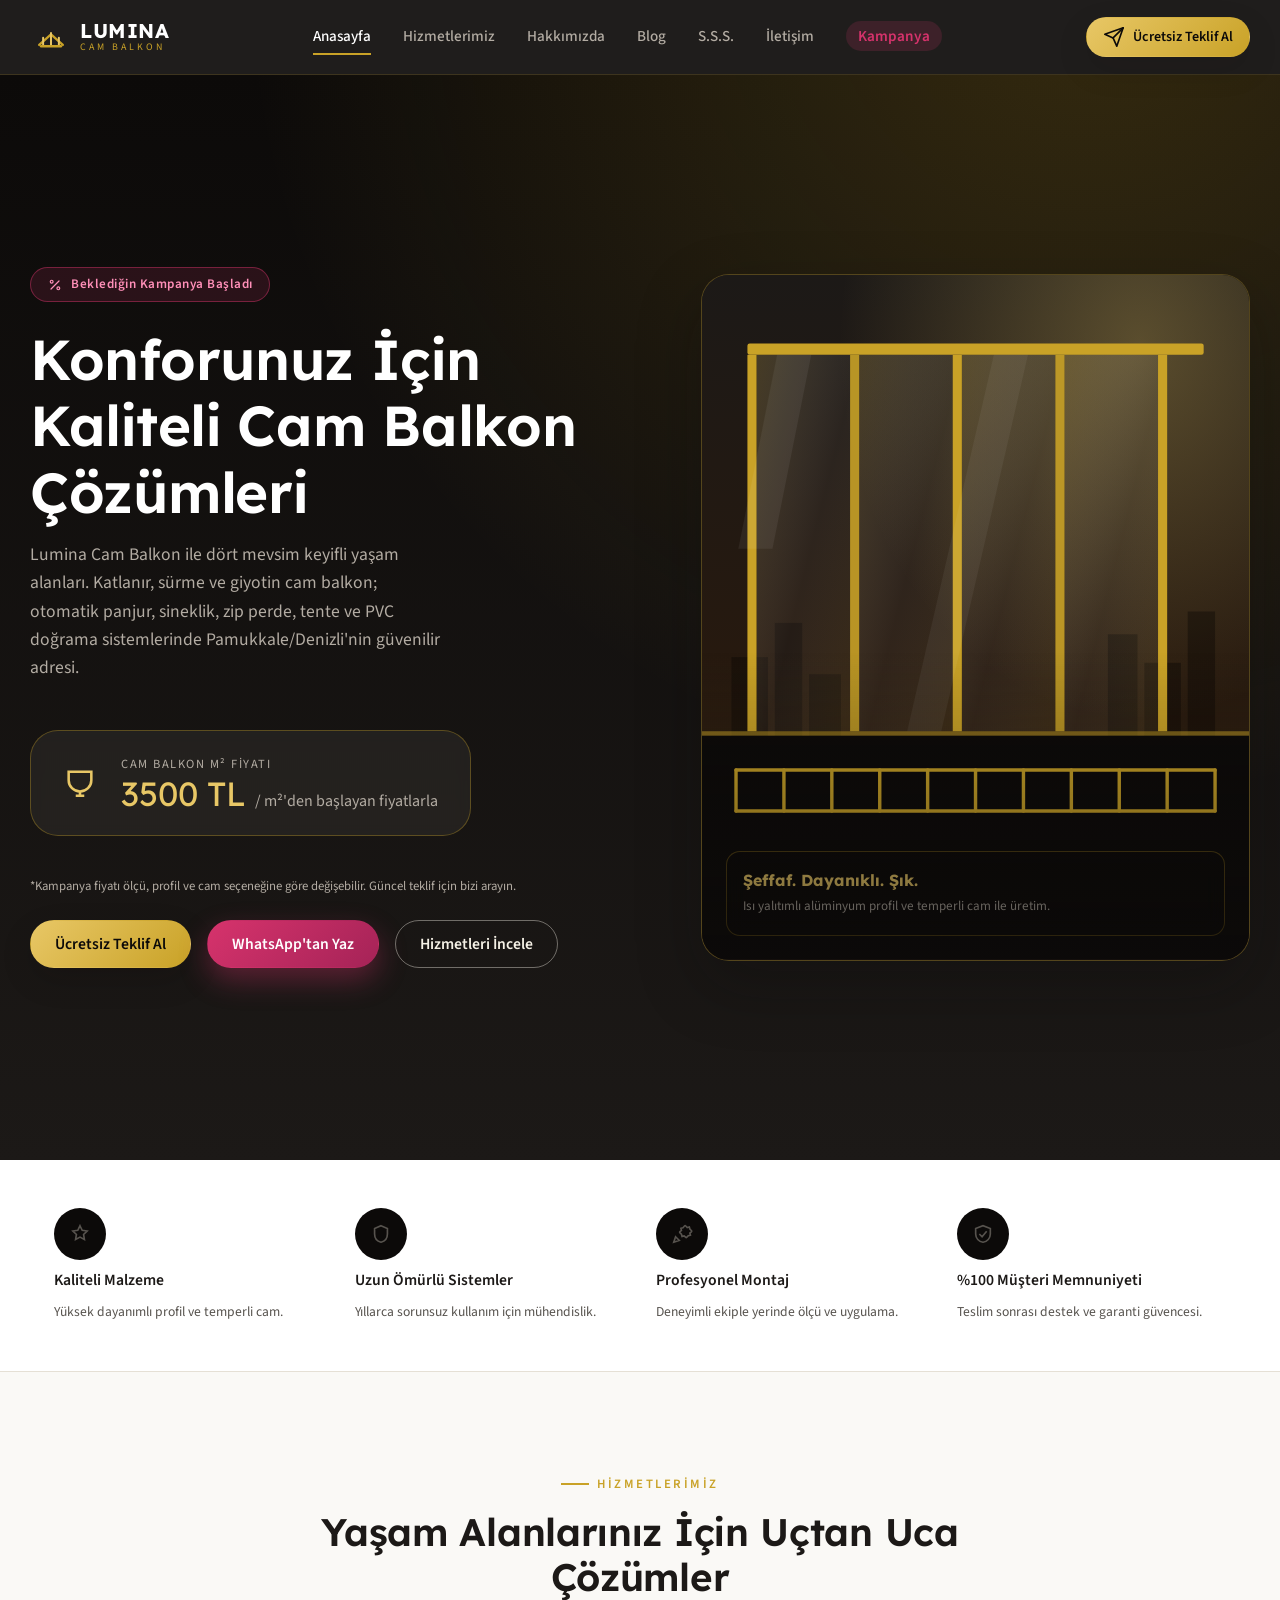
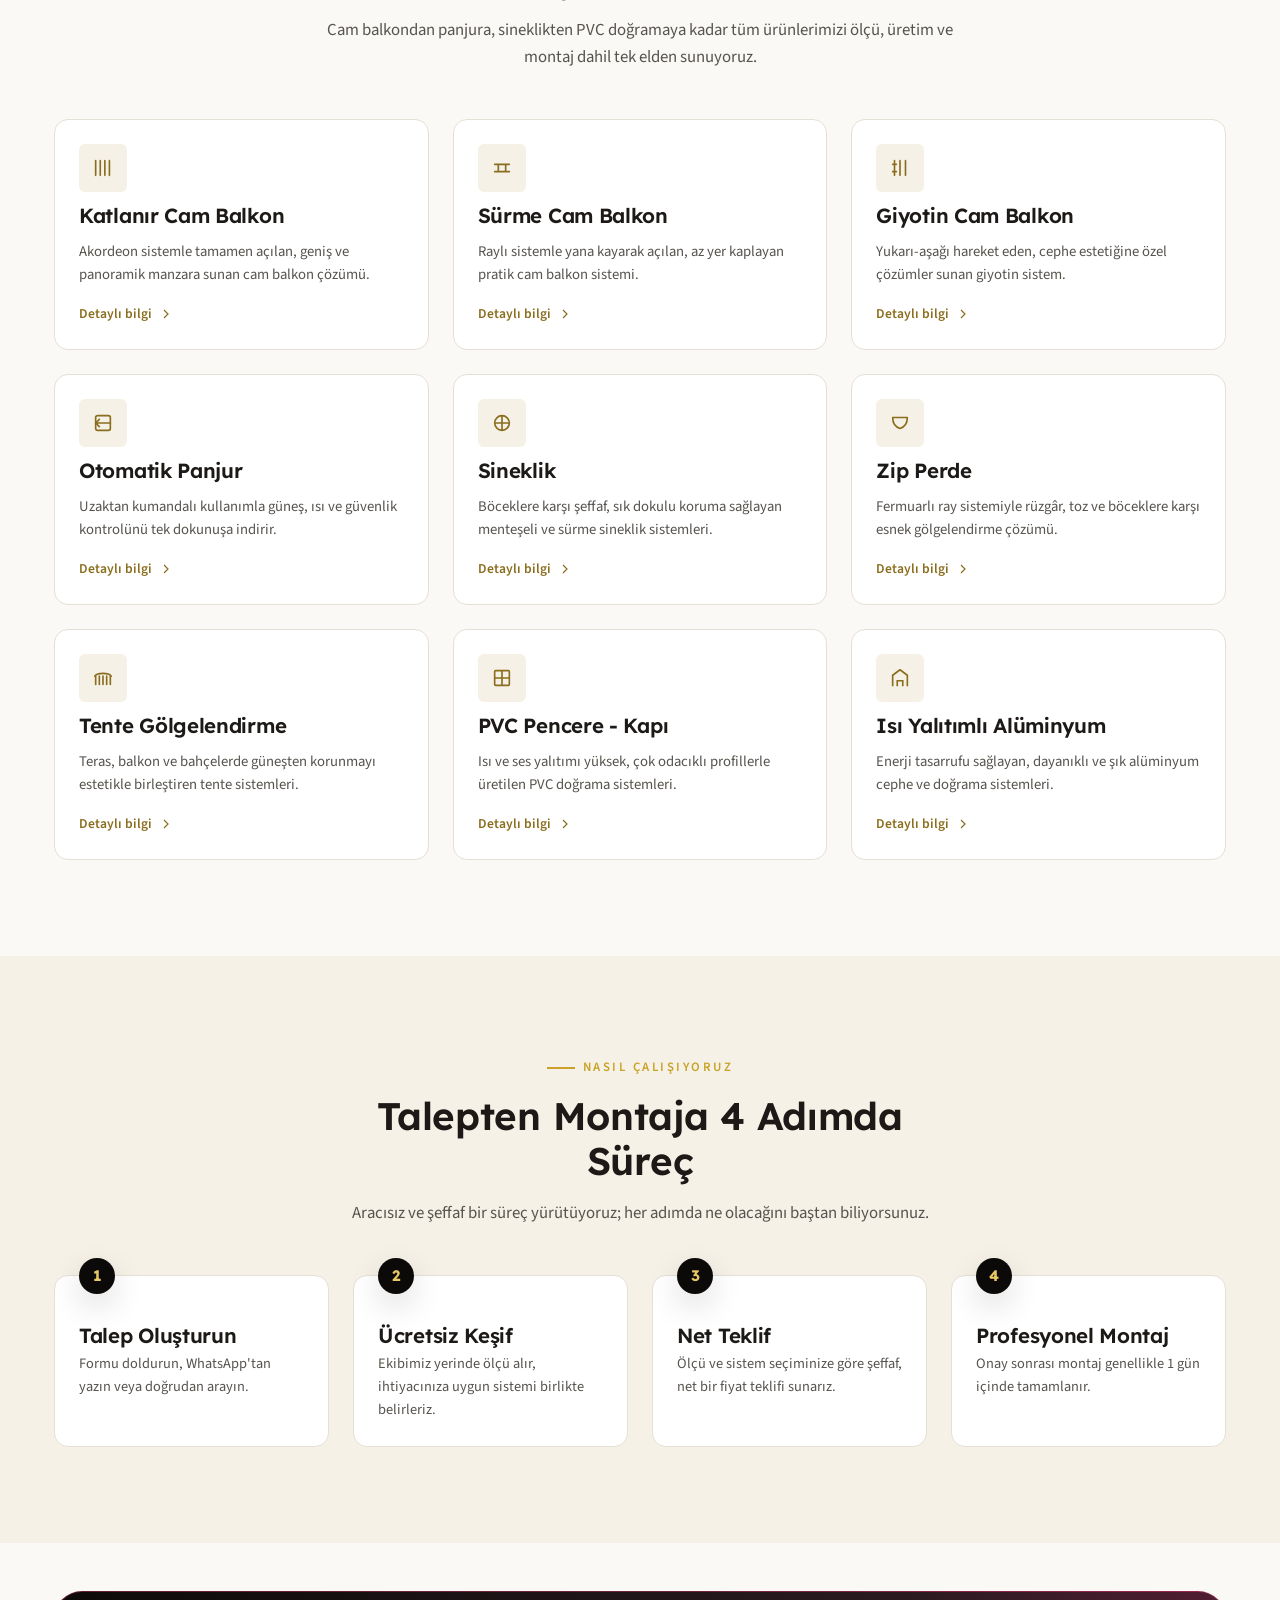
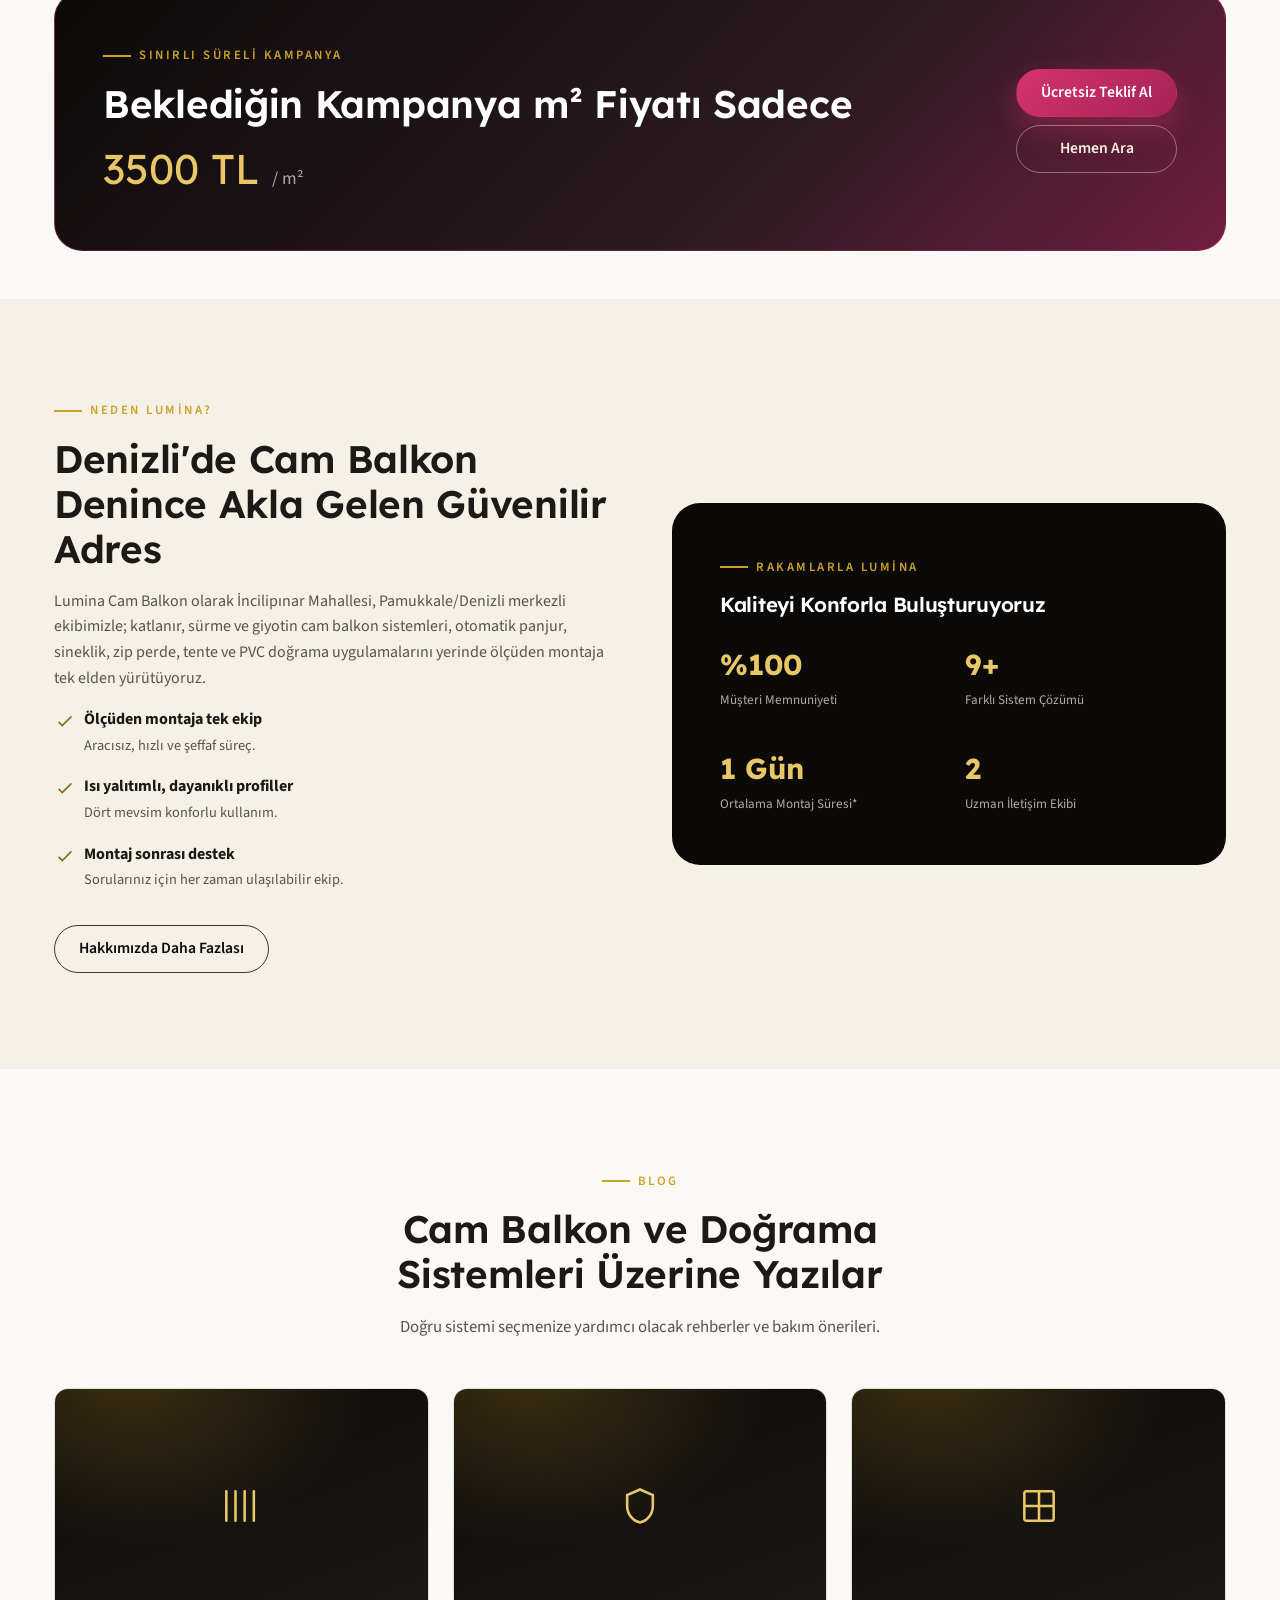
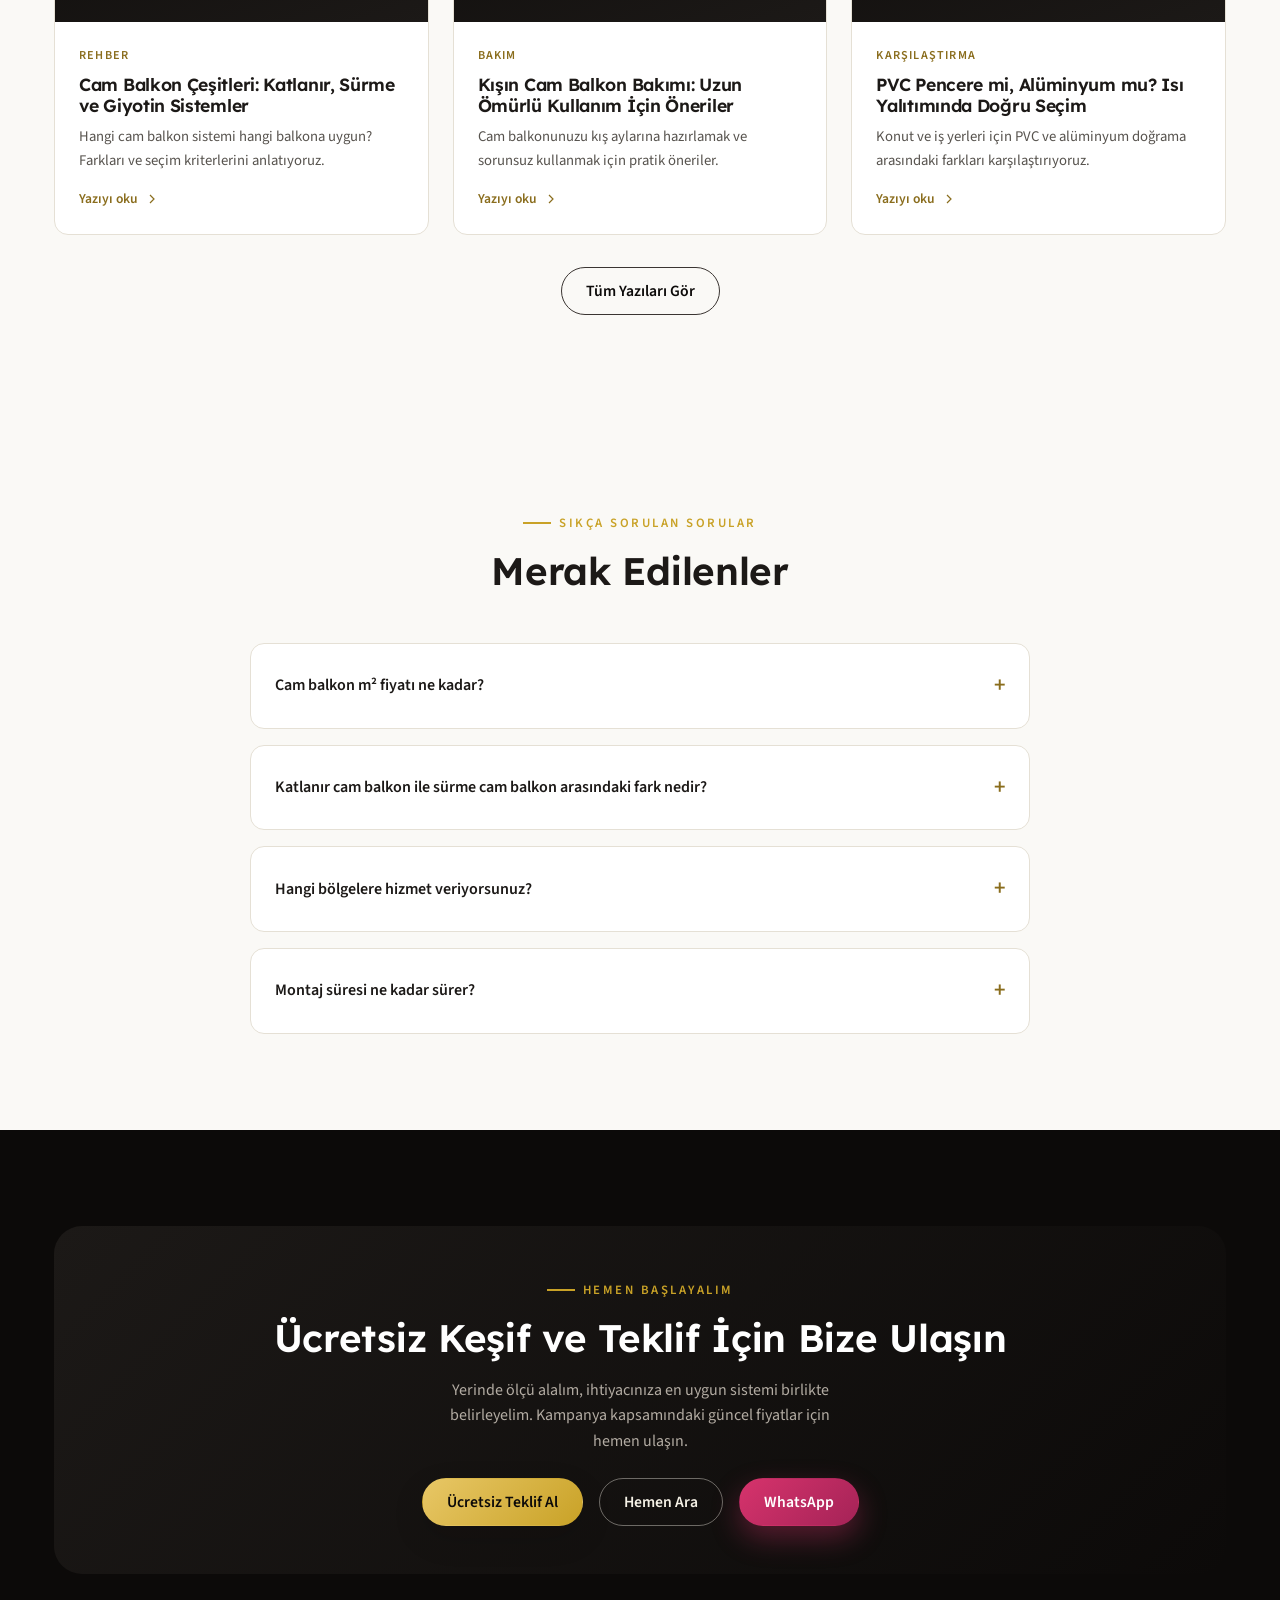
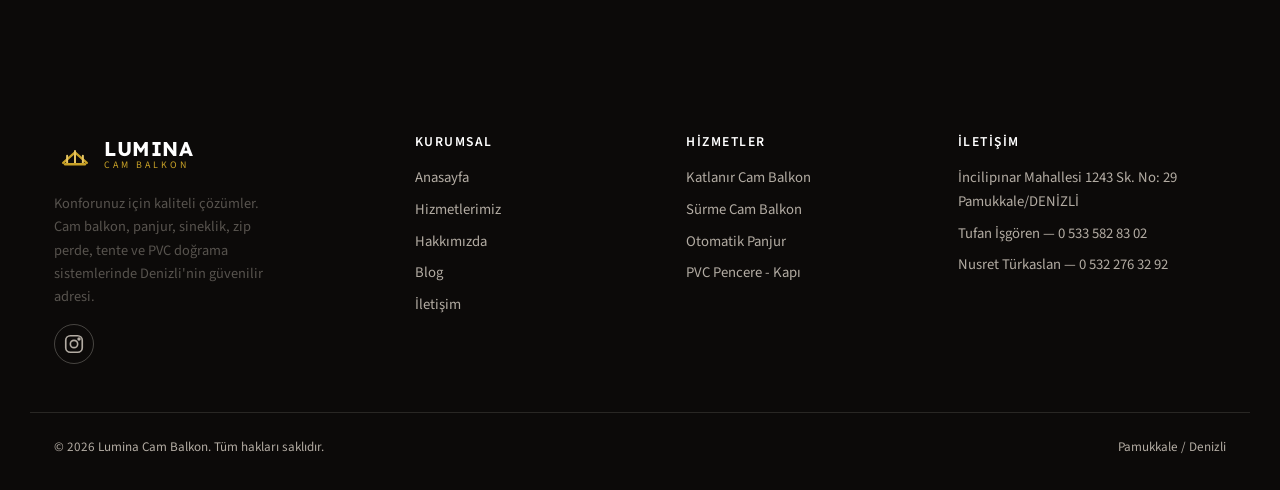
==== index.html @ 9381f523 "Lumina Cam Balkon kurumsal web sitesi Katlanır/sürme/giyotin cam balkon, panjur, sineklik, zip perde" ====
<!DOCTYPE html>
<html lang="tr">
<head>
<meta charset="UTF-8">
<meta name="viewport" content="width=device-width, initial-scale=1">
<title>Lumina Cam Balkon | Denizli Cam Balkon, Panjur, Sineklik ve PVC Doğrama</title>
<meta name="description" content="Lumina Cam Balkon; Pamukkale/Denizli'de katlanır, sürme ve giyotin cam balkon, otomatik panjur, sineklik, zip perde, tente ve PVC pencere-kapı sistemleri kurar. Cam balkon m² fiyatı kampanyalı 3500 TL'den başlıyor.">
<link rel="canonical" href="https://www.luminacambalkon.com.tr/">
<meta name="robots" content="index, follow">
<meta name="geo.region" content="TR-20">
<meta name="geo.placename" content="Pamukkale, Denizli">

<!-- Open Graph / Social -->
<meta property="og:type" content="website">
<meta property="og:site_name" content="Lumina Cam Balkon">
<meta property="og:locale" content="tr_TR">
<meta property="og:title" content="Lumina Cam Balkon | Denizli Cam Balkon ve Doğrama Sistemleri">
<meta property="og:description" content="Katlanır, sürme, giyotin cam balkon; otomatik panjur, sineklik, zip perde, tente ve PVC pencere-kapı. Denizli'nin güvenilir cam balkon markası.">
<meta property="og:url" content="https://www.luminacambalkon.com.tr/">
<meta name="twitter:card" content="summary">
<meta name="twitter:title" content="Lumina Cam Balkon | Denizli Cam Balkon ve Doğrama Sistemleri">
<meta name="twitter:description" content="Konforunuz için kaliteli çözümler: cam balkon, panjur, sineklik, zip perde, tente ve PVC doğrama. Pamukkale/Denizli.">

<link rel="icon" type="image/svg+xml" href="assets/favicon.svg">
<link rel="preconnect" href="https://fonts.googleapis.com">
<link rel="preconnect" href="https://fonts.gstatic.com" crossorigin>
<link href="https://fonts.googleapis.com/css2?family=Lexend:wght@400;500;600;700&family=Source+Sans+3:wght@300;400;500;600;700&display=swap" rel="stylesheet">
<link rel="stylesheet" href="css/style.css">

<script type="application/ld+json">
{
  "@context": "https://schema.org",
  "@type": "HomeAndConstructionBusiness",
  "name": "Lumina Cam Balkon",
  "image": "https://www.luminacambalkon.com.tr/assets/favicon.svg",
  "url": "https://www.luminacambalkon.com.tr/",
  "telephone": "+905335828302",
  "priceRange": "₺₺",
  "address": {
    "@type": "PostalAddress",
    "streetAddress": "İncilipınar Mahallesi 1243 Sk. No: 29",
    "addressLocality": "Pamukkale",
    "addressRegion": "Denizli",
    "addressCountry": "TR"
  },
  "areaServed": {
    "@type": "City",
    "name": "Denizli"
  },
  "sameAs": [
    "https://www.instagram.com/luminacambalkon20"
  ],
  "openingHoursSpecification": {
    "@type": "OpeningHoursSpecification",
    "dayOfWeek": ["Monday","Tuesday","Wednesday","Thursday","Friday","Saturday"],
    "opens": "09:00",
    "closes": "19:00"
  },
  "makesOffer": [
    { "@type": "Offer", "itemOffered": { "@type": "Service", "name": "Katlanır Cam Balkon" } },
    { "@type": "Offer", "itemOffered": { "@type": "Service", "name": "Sürme Cam Balkon" } },
    { "@type": "Offer", "itemOffered": { "@type": "Service", "name": "Giyotin Cam Balkon" } },
    { "@type": "Offer", "itemOffered": { "@type": "Service", "name": "Otomatik Panjur" } },
    { "@type": "Offer", "itemOffered": { "@type": "Service", "name": "Sineklik" } },
    { "@type": "Offer", "itemOffered": { "@type": "Service", "name": "Zip Perde" } },
    { "@type": "Offer", "itemOffered": { "@type": "Service", "name": "Tente Gölgelendirme" } },
    { "@type": "Offer", "itemOffered": { "@type": "Service", "name": "PVC Pencere - Kapı" } },
    { "@type": "Offer", "itemOffered": { "@type": "Service", "name": "Isı Yalıtımlı Alüminyum" } }
  ]
}
</script>
<script type="application/ld+json">
{
  "@context": "https://schema.org",
  "@type": "FAQPage",
  "mainEntity": [
    {
      "@type": "Question",
      "name": "Cam balkon m² fiyatı ne kadar?",
      "acceptedAnswer": { "@type": "Answer", "text": "Güncel kampanya kapsamında Lumina Cam Balkon'da cam balkon m² fiyatı 3500 TL'den başlamaktadır. Nihai fiyat; profil tipi, cam kalınlığı ve balkon ölçüsüne göre değişiklik gösterebilir, net teklif için bizi arayabilirsiniz." }
    },
    {
      "@type": "Question",
      "name": "Katlanır cam balkon ile sürme cam balkon arasındaki fark nedir?",
      "acceptedAnswer": { "@type": "Answer", "text": "Katlanır cam balkon sistemleri akordeon gibi katlanarak tamamen açılır ve geniş bir açıklık sağlar. Sürme cam balkon sistemleri ise raylar üzerinde yana kayarak açılır, daha az yer kaplar ve dar balkonlar için uygundur." }
    },
    {
      "@type": "Question",
      "name": "Lumina Cam Balkon hangi bölgelere hizmet veriyor?",
      "acceptedAnswer": { "@type": "Answer", "text": "Merkez ofisimiz Pamukkale/Denizli'de yer almaktadır. Denizli merkez ve çevre ilçelerinde cam balkon, otomatik panjur, sineklik, zip perde, tente ve PVC pencere-kapı montajı gerçekleştiriyoruz." }
    },
    {
      "@type": "Question",
      "name": "Cam balkon montajı ne kadar sürer?",
      "acceptedAnswer": { "@type": "Answer", "text": "Yerinde ölçü alındıktan sonra ortalama bir daire için cam balkon montajı genellikle 1 gün içinde tamamlanır. Proje büyüklüğüne ve sisteme göre süre değişebilir." }
    }
  ]
}
</script>
</head>
<body>
<a class="skip-link" href="#main">İçeriğe geç</a>

<header class="site-header">
  <div class="container header-inner">
    <a class="brand" href="index.html" aria-label="Lumina Cam Balkon anasayfa">
      <svg class="brand-mark" viewBox="0 0 64 64" aria-hidden="true">
        <path d="M14 44 L32 28 L50 44" stroke="#c9a227" stroke-width="3.5" fill="none" stroke-linecap="round" stroke-linejoin="round"/>
        <path d="M20 44 V33 M32 44 V26 M44 44 V33" stroke="#e8c766" stroke-width="3" stroke-linecap="round"/>
        <rect x="15" y="44" width="34" height="4" rx="2" fill="#c9a227"/>
      </svg>
      <span class="brand-text"><strong>LUMINA</strong><span>Cam Balkon</span></span>
    </a>

    <nav class="main-nav" id="main-nav" aria-label="Ana menü">
      <ul>
        <li><a href="index.html" aria-current="page">Anasayfa</a></li>
        <li><a href="hizmetler.html">Hizmetlerimiz</a></li>
        <li><a href="hakkimizda.html">Hakkımızda</a></li>
        <li><a href="blog.html">Blog</a></li>
        <li><a href="index.html#sss">S.S.S.</a></li>
        <li><a href="iletisim.html">İletişim</a></li>
        <li><a class="nav-pill" href="index.html#kampanya">Kampanya</a></li>
      </ul>
    </nav>

    <div class="header-actions">
      <a class="btn btn-gold btn-sm btn-gold-desktop" href="iletisim.html#teklif-al">
        <svg class="icon" viewBox="0 0 24 24" aria-hidden="true"><path d="M22 2L11 13" stroke-linecap="round" stroke-linejoin="round"/><path d="M22 2l-7 20-4-9-9-4 20-7Z" stroke-linejoin="round"/></svg>
        Ücretsiz Teklif Al
      </a>
      <button class="nav-toggle" aria-label="Menüyü aç" aria-expanded="false" aria-controls="main-nav">
        <svg class="icon" viewBox="0 0 24 24" aria-hidden="true"><path d="M4 6h16M4 12h16M4 18h16" stroke-linecap="round"/></svg>
      </button>
    </div>
  </div>
</header>

<main id="main">

  <!-- HERO -->
  <section class="hero">
    <div class="container hero-grid">
      <div>
        <span class="campaign-badge">
          <svg class="icon" style="width:16px;height:16px" viewBox="0 0 24 24" aria-hidden="true"><circle cx="7" cy="7" r="2.1"/><circle cx="17" cy="17" r="2.1"/><path d="M18 6L6 18" stroke-linecap="round"/></svg>
          Beklediğin Kampanya Başladı
        </span>
        <h1>Konforunuz İçin Kaliteli Cam Balkon Çözümleri</h1>
        <p class="hero-lede">Lumina Cam Balkon ile dört mevsim keyifli yaşam alanları. Katlanır, sürme ve giyotin cam balkon; otomatik panjur, sineklik, zip perde, tente ve PVC doğrama sistemlerinde Pamukkale/Denizli'nin güvenilir adresi.</p>

        <div class="hero-price-card" id="kampanya">
          <svg class="icon" style="width:34px;height:34px;color:var(--color-gold-light)" viewBox="0 0 24 24" aria-hidden="true"><path d="M4 4h16v6a8 8 0 0 1-16 0V4Z"/><path d="M9 21h6M12 18v3"/></svg>
          <div>
            <div class="price-label">Cam Balkon m² Fiyatı</div>
            <div class="price-value">3500 TL <small>/ m²'den başlayan fiyatlarla</small></div>
          </div>
        </div>
        <p class="hero-price-note">*Kampanya fiyatı ölçü, profil ve cam seçeneğine göre değişebilir. Güncel teklif için bizi arayın.</p>

        <div class="hero-ctas">
          <a class="btn btn-gold" href="iletisim.html#teklif-al">Ücretsiz Teklif Al</a>
          <a class="btn btn-campaign" href="https://wa.me/905335828302" target="_blank" rel="noopener">WhatsApp'tan Yaz</a>
          <a class="btn btn-outline" href="hizmetler.html">Hizmetleri İncele</a>
        </div>
      </div>

      <div class="reveal">
        <div class="glass-visual" role="img" aria-label="Şehir manzaralı bir cam balkon cephesini temsil eden illüstrasyon">
          <svg viewBox="0 0 480 600" preserveAspectRatio="xMidYMid slice" xmlns="http://www.w3.org/2000/svg" aria-hidden="true">
            <defs>
              <linearGradient id="skyGrad" x1="0" y1="0" x2="0" y2="1">
                <stop offset="0%" stop-color="#1c1917"/>
                <stop offset="55%" stop-color="#26190f"/>
                <stop offset="100%" stop-color="#3d2810"/>
              </linearGradient>
              <linearGradient id="paneGrad" x1="0" y1="0" x2="1" y2="1">
                <stop offset="0%" stop-color="#e8c766" stop-opacity="0.20"/>
                <stop offset="55%" stop-color="#ffffff" stop-opacity="0.05"/>
                <stop offset="100%" stop-color="#e8c766" stop-opacity="0.10"/>
              </linearGradient>
              <radialGradient id="sunGlow" cx="80%" cy="10%" r="55%">
                <stop offset="0%" stop-color="#e8c766" stop-opacity="0.30"/>
                <stop offset="100%" stop-color="#e8c766" stop-opacity="0"/>
              </radialGradient>
            </defs>

            <rect width="480" height="600" fill="url(#skyGrad)"/>
            <rect width="480" height="600" fill="url(#sunGlow)"/>

            <!-- distant skyline -->
            <g fill="#000000" opacity="0.32">
              <rect x="26" y="335" width="32" height="85"/>
              <rect x="64" y="305" width="24" height="115"/>
              <rect x="94" y="350" width="28" height="70"/>
              <rect x="356" y="315" width="26" height="105"/>
              <rect x="388" y="340" width="32" height="80"/>
              <rect x="426" y="295" width="24" height="125"/>
            </g>

            <!-- glass balcony frame -->
            <rect x="40" y="60" width="400" height="10" rx="2" fill="#c9a227"/>
            <rect x="48" y="70" width="82" height="330" fill="url(#paneGrad)"/>
            <rect x="138" y="70" width="82" height="330" fill="url(#paneGrad)"/>
            <rect x="228" y="70" width="82" height="330" fill="url(#paneGrad)"/>
            <rect x="318" y="70" width="82" height="330" fill="url(#paneGrad)"/>

            <g fill="#c9a227">
              <rect x="40" y="70" width="8" height="330"/>
              <rect x="130" y="70" width="8" height="330" opacity="0.9"/>
              <rect x="220" y="70" width="8" height="330"/>
              <rect x="310" y="70" width="8" height="330" opacity="0.9"/>
              <rect x="400" y="70" width="8" height="330"/>
            </g>

            <!-- glass sheen -->
            <polygon points="66,70 96,70 62,240 32,240" fill="#ffffff" opacity="0.06"/>
            <polygon points="256,70 286,70 210,400 180,400" fill="#ffffff" opacity="0.05"/>

            <!-- terrace floor -->
            <rect x="0" y="400" width="480" height="4" fill="#c9a227" opacity="0.55"/>
            <rect x="0" y="404" width="480" height="196" fill="#0c0a09"/>

            <!-- railing -->
            <g stroke="#c9a227" stroke-width="3" stroke-linecap="round">
              <line x1="30" y1="434" x2="450" y2="434"/>
              <line x1="30" y1="470" x2="450" y2="470"/>
              <line x1="30" y1="434" x2="30" y2="470"/>
              <line x1="72" y1="434" x2="72" y2="470"/>
              <line x1="114" y1="434" x2="114" y2="470"/>
              <line x1="156" y1="434" x2="156" y2="470"/>
              <line x1="198" y1="434" x2="198" y2="470"/>
              <line x1="240" y1="434" x2="240" y2="470"/>
              <line x1="282" y1="434" x2="282" y2="470"/>
              <line x1="324" y1="434" x2="324" y2="470"/>
              <line x1="366" y1="434" x2="366" y2="470"/>
              <line x1="408" y1="434" x2="408" y2="470"/>
              <line x1="450" y1="434" x2="450" y2="470"/>
            </g>
          </svg>
          <div class="glass-caption">
            <strong>Şeffaf. Dayanıklı. Şık.</strong>
            <span>Isı yalıtımlı alüminyum profil ve temperli cam ile üretim.</span>
          </div>
        </div>
      </div>
    </div>
  </section>

  <!-- USP STRIP -->
  <section class="usp-strip section-tight">
    <div class="container usp-grid">
      <div class="usp-item reveal">
        <span class="usp-icon"><svg class="icon" viewBox="0 0 24 24" aria-hidden="true"><path d="M12 3l2.4 4.9 5.4.8-3.9 3.8.9 5.4L12 15.4 7.2 17.9l.9-5.4-3.9-3.8 5.4-.8L12 3Z"/></svg></span>
        <strong>Kaliteli Malzeme</strong>
        <span>Yüksek dayanımlı profil ve temperli cam.</span>
      </div>
      <div class="usp-item reveal">
        <span class="usp-icon"><svg class="icon" viewBox="0 0 24 24" aria-hidden="true"><path d="M12 3l7 3v6c0 4.5-3 8-7 9-4-1-7-4.5-7-9V6l7-3Z"/></svg></span>
        <strong>Uzun Ömürlü Sistemler</strong>
        <span>Yıllarca sorunsuz kullanım için mühendislik.</span>
      </div>
      <div class="usp-item reveal">
        <span class="usp-icon"><svg class="icon" viewBox="0 0 24 24" aria-hidden="true"><path d="M14.7 3.3a1 1 0 0 1 1.4 0l1.6 1.6 2.3-.6.6 2.3 1.6 1.6a1 1 0 0 1 0 1.4L20.6 11l.6 2.3-2.3.6-1.6 1.6a1 1 0 0 1-1.4 0L14.3 14l-2.3.6-.6-2.3-1.6-1.6a1 1 0 0 1 0-1.4L11.4 8l-.6-2.3 2.3-.6 1.6-1.8ZM5 15l4 4-6 2 2-6Z"/></svg></span>
        <strong>Profesyonel Montaj</strong>
        <span>Deneyimli ekiple yerinde ölçü ve uygulama.</span>
      </div>
      <div class="usp-item reveal">
        <span class="usp-icon"><svg class="icon" viewBox="0 0 24 24" aria-hidden="true"><path d="M8 12l3 3 5-6M4 6l8-3 8 3v6c0 4.5-3.4 8.4-8 9-4.6-.6-8-4.5-8-9V6Z"/></svg></span>
        <strong>%100 Müşteri Memnuniyeti</strong>
        <span>Teslim sonrası destek ve garanti güvencesi.</span>
      </div>
    </div>
  </section>

  <!-- SERVICES -->
  <section id="hizmetler">
    <div class="container">
      <div class="section-head center reveal">
        <span class="kicker" style="justify-content:center">Hizmetlerimiz</span>
        <h2>Yaşam Alanlarınız İçin Uçtan Uca Çözümler</h2>
        <p>Cam balkondan panjura, sineklikten PVC doğramaya kadar tüm ürünlerimizi ölçü, üretim ve montaj dahil tek elden sunuyoruz.</p>
      </div>

      <div class="services-grid">
        <article class="service-card reveal">
          <span class="service-icon"><svg class="icon" viewBox="0 0 24 24" aria-hidden="true"><path d="M4 4v16M9 4v16M14 4v16M19 4v16" stroke-linecap="round"/></svg></span>
          <h3>Katlanır Cam Balkon</h3>
          <p>Akordeon sistemle tamamen açılan, geniş ve panoramik manzara sunan cam balkon çözümü.</p>
          <a class="service-link" href="hizmetler.html#katlanir-cam-balkon">Detaylı bilgi <svg class="icon" viewBox="0 0 24 24" aria-hidden="true"><path d="M9 6l6 6-6 6"/></svg></a>
        </article>
        <article class="service-card reveal">
          <span class="service-icon"><svg class="icon" viewBox="0 0 24 24" aria-hidden="true"><path d="M4 8h16M4 16h16M8 8v8M16 8v8" stroke-linecap="round"/></svg></span>
          <h3>Sürme Cam Balkon</h3>
          <p>Raylı sistemle yana kayarak açılan, az yer kaplayan pratik cam balkon sistemi.</p>
          <a class="service-link" href="hizmetler.html#surme-cam-balkon">Detaylı bilgi <svg class="icon" viewBox="0 0 24 24" aria-hidden="true"><path d="M9 6l6 6-6 6"/></svg></a>
        </article>
        <article class="service-card reveal">
          <span class="service-icon"><svg class="icon" viewBox="0 0 24 24" aria-hidden="true"><path d="M6 4v16M12 4v16M18 4v16M4 8h4M4 16h4" stroke-linecap="round"/></svg></span>
          <h3>Giyotin Cam Balkon</h3>
          <p>Yukarı-aşağı hareket eden, cephe estetiğine özel çözümler sunan giyotin sistem.</p>
          <a class="service-link" href="hizmetler.html#giyotin-cam-balkon">Detaylı bilgi <svg class="icon" viewBox="0 0 24 24" aria-hidden="true"><path d="M9 6l6 6-6 6"/></svg></a>
        </article>
        <article class="service-card reveal">
          <span class="service-icon"><svg class="icon" viewBox="0 0 24 24" aria-hidden="true"><path d="M4 12h16M4 12l4-4M4 12l4 4" stroke-linecap="round" stroke-linejoin="round"/><rect x="4" y="4" width="16" height="16" rx="2"/></svg></span>
          <h3>Otomatik Panjur</h3>
          <p>Uzaktan kumandalı kullanımla güneş, ısı ve güvenlik kontrolünü tek dokunuşa indirir.</p>
          <a class="service-link" href="hizmetler.html#otomatik-panjur">Detaylı bilgi <svg class="icon" viewBox="0 0 24 24" aria-hidden="true"><path d="M9 6l6 6-6 6"/></svg></a>
        </article>
        <article class="service-card reveal">
          <span class="service-icon"><svg class="icon" viewBox="0 0 24 24" aria-hidden="true"><circle cx="12" cy="12" r="8"/><path d="M12 4v16M4 12h16"/></svg></span>
          <h3>Sineklik</h3>
          <p>Böceklere karşı şeffaf, sık dokulu koruma sağlayan menteşeli ve sürme sineklik sistemleri.</p>
          <a class="service-link" href="hizmetler.html#sineklik">Detaylı bilgi <svg class="icon" viewBox="0 0 24 24" aria-hidden="true"><path d="M9 6l6 6-6 6"/></svg></a>
        </article>
        <article class="service-card reveal">
          <span class="service-icon"><svg class="icon" viewBox="0 0 24 24" aria-hidden="true"><path d="M4 6h16M4 6c0 6 2 10 8 12 6-2 8-6 8-12" stroke-linecap="round" stroke-linejoin="round"/></svg></span>
          <h3>Zip Perde</h3>
          <p>Fermuarlı ray sistemiyle rüzgâr, toz ve böceklere karşı esnek gölgelendirme çözümü.</p>
          <a class="service-link" href="hizmetler.html#zip-perde">Detaylı bilgi <svg class="icon" viewBox="0 0 24 24" aria-hidden="true"><path d="M9 6l6 6-6 6"/></svg></a>
        </article>
        <article class="service-card reveal">
          <span class="service-icon"><svg class="icon" viewBox="0 0 24 24" aria-hidden="true"><path d="M3 10c3-4 15-4 18 0" stroke-linecap="round"/><path d="M4 10v9M20 10v9M8 10v9M12 10v9M16 10v9" stroke-linecap="round"/></svg></span>
          <h3>Tente Gölgelendirme</h3>
          <p>Teras, balkon ve bahçelerde güneşten korunmayı estetikle birleştiren tente sistemleri.</p>
          <a class="service-link" href="hizmetler.html#tente-golgelendirme">Detaylı bilgi <svg class="icon" viewBox="0 0 24 24" aria-hidden="true"><path d="M9 6l6 6-6 6"/></svg></a>
        </article>
        <article class="service-card reveal">
          <span class="service-icon"><svg class="icon" viewBox="0 0 24 24" aria-hidden="true"><rect x="4" y="4" width="16" height="16" rx="1"/><path d="M12 4v16M4 12h16"/></svg></span>
          <h3>PVC Pencere - Kapı</h3>
          <p>Isı ve ses yalıtımı yüksek, çok odacıklı profillerle üretilen PVC doğrama sistemleri.</p>
          <a class="service-link" href="hizmetler.html#pvc-pencere-kapi">Detaylı bilgi <svg class="icon" viewBox="0 0 24 24" aria-hidden="true"><path d="M9 6l6 6-6 6"/></svg></a>
        </article>
        <article class="service-card reveal">
          <span class="service-icon"><svg class="icon" viewBox="0 0 24 24" aria-hidden="true"><path d="M4 21V9l8-6 8 6v12" stroke-linejoin="round"/><path d="M9 21v-6h6v6"/></svg></span>
          <h3>Isı Yalıtımlı Alüminyum</h3>
          <p>Enerji tasarrufu sağlayan, dayanıklı ve şık alüminyum cephe ve doğrama sistemleri.</p>
          <a class="service-link" href="hizmetler.html#isi-yalitimli-aluminyum">Detaylı bilgi <svg class="icon" viewBox="0 0 24 24" aria-hidden="true"><path d="M9 6l6 6-6 6"/></svg></a>
        </article>
      </div>
    </div>
  </section>

  <!-- NASIL ÇALIŞIYORUZ (funnel: süreç adımları) -->
  <section class="section-cream">
    <div class="container">
      <div class="section-head center reveal">
        <span class="kicker" style="justify-content:center">Nasıl Çalışıyoruz</span>
        <h2>Talepten Montaja 4 Adımda Süreç</h2>
        <p>Aracısız ve şeffaf bir süreç yürütüyoruz; her adımda ne olacağını baştan biliyorsunuz.</p>
      </div>
      <div class="process-grid">
        <div class="process-step reveal">
          <span class="step-number">1</span>
          <h3>Talep Oluşturun</h3>
          <p>Formu doldurun, WhatsApp'tan yazın veya doğrudan arayın.</p>
        </div>
        <div class="process-step reveal">
          <span class="step-number">2</span>
          <h3>Ücretsiz Keşif</h3>
          <p>Ekibimiz yerinde ölçü alır, ihtiyacınıza uygun sistemi birlikte belirleriz.</p>
        </div>
        <div class="process-step reveal">
          <span class="step-number">3</span>
          <h3>Net Teklif</h3>
          <p>Ölçü ve sistem seçiminize göre şeffaf, net bir fiyat teklifi sunarız.</p>
        </div>
        <div class="process-step reveal">
          <span class="step-number">4</span>
          <h3>Profesyonel Montaj</h3>
          <p>Onay sonrası montaj genellikle 1 gün içinde tamamlanır.</p>
        </div>
      </div>
    </div>
  </section>

  <!-- CAMPAIGN BANNER -->
  <section class="section-tight">
    <div class="container">
      <div class="campaign-banner reveal">
        <div>
          <span class="kicker">Sınırlı Süreli Kampanya</span>
          <h2 class="text-white" style="margin-bottom:8px">Beklediğin Kampanya m² Fiyatı Sadece</h2>
          <div class="price-value">3500 TL <small>/ m²</small></div>
        </div>
        <div style="display:flex;flex-direction:column;gap:var(--space-2)">
          <a class="btn btn-campaign" href="iletisim.html#teklif-al">Ücretsiz Teklif Al</a>
          <a class="btn btn-outline" href="tel:+905335828302">Hemen Ara</a>
        </div>
      </div>
    </div>
  </section>

  <!-- ABOUT TEASER -->
  <section class="section-cream">
    <div class="container split">
      <div class="reveal">
        <span class="kicker">Neden Lumina?</span>
        <h2>Denizli'de Cam Balkon Denince Akla Gelen Güvenilir Adres</h2>
        <p>Lumina Cam Balkon olarak İncilipınar Mahallesi, Pamukkale/Denizli merkezli ekibimizle; katlanır, sürme ve giyotin cam balkon sistemleri, otomatik panjur, sineklik, zip perde, tente ve PVC doğrama uygulamalarını yerinde ölçüden montaja tek elden yürütüyoruz.</p>
        <ul class="check-list">
          <li>
            <svg class="icon" viewBox="0 0 24 24" aria-hidden="true"><path d="M5 13l4 4L19 7"/></svg>
            <div><strong>Ölçüden montaja tek ekip</strong><span>Aracısız, hızlı ve şeffaf süreç.</span></div>
          </li>
          <li>
            <svg class="icon" viewBox="0 0 24 24" aria-hidden="true"><path d="M5 13l4 4L19 7"/></svg>
            <div><strong>Isı yalıtımlı, dayanıklı profiller</strong><span>Dört mevsim konforlu kullanım.</span></div>
          </li>
          <li>
            <svg class="icon" viewBox="0 0 24 24" aria-hidden="true"><path d="M5 13l4 4L19 7"/></svg>
            <div><strong>Montaj sonrası destek</strong><span>Sorularınız için her zaman ulaşılabilir ekip.</span></div>
          </li>
        </ul>
        <a class="btn btn-outline-dark" href="hakkimizda.html" style="margin-top:var(--space-3)">Hakkımızda Daha Fazlası</a>
      </div>

      <div class="stat-card reveal">
        <span class="kicker">Rakamlarla Lumina</span>
        <h3 class="text-white" style="color:#fff">Kaliteyi Konforla Buluşturuyoruz</h3>
        <div class="stat-grid">
          <div><strong>%100</strong><span>Müşteri Memnuniyeti</span></div>
          <div><strong>9+</strong><span>Farklı Sistem Çözümü</span></div>
          <div><strong>1 Gün</strong><span>Ortalama Montaj Süresi*</span></div>
          <div><strong>2</strong><span>Uzman İletişim Ekibi</span></div>
        </div>
      </div>
    </div>
  </section>

  <!-- BLOG TEASER -->
  <section>
    <div class="container">
      <div class="section-head center reveal">
        <span class="kicker" style="justify-content:center">Blog</span>
        <h2>Cam Balkon ve Doğrama Sistemleri Üzerine Yazılar</h2>
        <p>Doğru sistemi seçmenize yardımcı olacak rehberler ve bakım önerileri.</p>
      </div>
      <div class="blog-grid">
        <article class="blog-card reveal">
          <a href="blog/cam-balkon-cesitleri.html" class="blog-card-media">
            <svg class="icon" viewBox="0 0 24 24" aria-hidden="true"><path d="M4 4v16M9 4v16M14 4v16M19 4v16" stroke-linecap="round"/></svg>
          </a>
          <div class="blog-card-body">
            <span class="blog-date">Rehber</span>
            <h3><a href="blog/cam-balkon-cesitleri.html">Cam Balkon Çeşitleri: Katlanır, Sürme ve Giyotin Sistemler</a></h3>
            <p>Hangi cam balkon sistemi hangi balkona uygun? Farkları ve seçim kriterlerini anlatıyoruz.</p>
            <a class="service-link" href="blog/cam-balkon-cesitleri.html">Yazıyı oku <svg class="icon" viewBox="0 0 24 24" aria-hidden="true"><path d="M9 6l6 6-6 6"/></svg></a>
          </div>
        </article>
        <article class="blog-card reveal">
          <a href="blog/cam-balkon-kis-bakimi.html" class="blog-card-media">
            <svg class="icon" viewBox="0 0 24 24" aria-hidden="true"><path d="M12 3l7 3v6c0 4.5-3 8-7 9-4-1-7-4.5-7-9V6l7-3Z"/></svg>
          </a>
          <div class="blog-card-body">
            <span class="blog-date">Bakım</span>
            <h3><a href="blog/cam-balkon-kis-bakimi.html">Kışın Cam Balkon Bakımı: Uzun Ömürlü Kullanım İçin Öneriler</a></h3>
            <p>Cam balkonunuzu kış aylarına hazırlamak ve sorunsuz kullanmak için pratik öneriler.</p>
            <a class="service-link" href="blog/cam-balkon-kis-bakimi.html">Yazıyı oku <svg class="icon" viewBox="0 0 24 24" aria-hidden="true"><path d="M9 6l6 6-6 6"/></svg></a>
          </div>
        </article>
        <article class="blog-card reveal">
          <a href="blog/pvc-mi-aluminyum-mu.html" class="blog-card-media">
            <svg class="icon" viewBox="0 0 24 24" aria-hidden="true"><rect x="4" y="4" width="16" height="16" rx="1"/><path d="M12 4v16M4 12h16"/></svg>
          </a>
          <div class="blog-card-body">
            <span class="blog-date">Karşılaştırma</span>
            <h3><a href="blog/pvc-mi-aluminyum-mu.html">PVC Pencere mi, Alüminyum mu? Isı Yalıtımında Doğru Seçim</a></h3>
            <p>Konut ve iş yerleri için PVC ve alüminyum doğrama arasındaki farkları karşılaştırıyoruz.</p>
            <a class="service-link" href="blog/pvc-mi-aluminyum-mu.html">Yazıyı oku <svg class="icon" viewBox="0 0 24 24" aria-hidden="true"><path d="M9 6l6 6-6 6"/></svg></a>
          </div>
        </article>
      </div>
      <div class="center" style="margin-top:var(--space-5)">
        <a class="btn btn-outline-dark" href="blog.html">Tüm Yazıları Gör</a>
      </div>
    </div>
  </section>

  <!-- FAQ -->
  <section id="sss">
    <div class="container">
      <div class="section-head center reveal">
        <span class="kicker" style="justify-content:center">Sıkça Sorulan Sorular</span>
        <h2>Merak Edilenler</h2>
      </div>
      <div class="faq-list reveal">
        <details class="faq-item">
          <summary>Cam balkon m² fiyatı ne kadar? <span class="plus">+</span></summary>
          <div class="faq-answer">Güncel kampanya kapsamında cam balkon m² fiyatı 3500 TL'den başlamaktadır. Nihai fiyat; profil tipi, cam kalınlığı ve balkon ölçüsüne göre değişiklik gösterebilir, net teklif için bizi arayabilirsiniz.</div>
        </details>
        <details class="faq-item">
          <summary>Katlanır cam balkon ile sürme cam balkon arasındaki fark nedir? <span class="plus">+</span></summary>
          <div class="faq-answer">Katlanır sistemler akordeon gibi katlanarak tamamen açılır ve geniş bir açıklık sağlar. Sürme sistemler ise raylar üzerinde yana kayarak açılır ve daha az yer kaplar; dar balkonlar için uygundur.</div>
        </details>
        <details class="faq-item">
          <summary>Hangi bölgelere hizmet veriyorsunuz? <span class="plus">+</span></summary>
          <div class="faq-answer">Merkez ofisimiz Pamukkale/Denizli'de yer almaktadır. Denizli merkez ve çevre ilçelerinde montaj hizmeti veriyoruz.</div>
        </details>
        <details class="faq-item">
          <summary>Montaj süresi ne kadar sürer? <span class="plus">+</span></summary>
          <div class="faq-answer">Yerinde ölçü sonrası ortalama bir daire için cam balkon montajı genellikle 1 gün içinde tamamlanır. Proje büyüklüğüne göre süre değişebilir.</div>
        </details>
      </div>
    </div>
  </section>

  <!-- CTA -->
  <section class="section-dark">
    <div class="container">
      <div class="cta-band reveal">
        <span class="kicker" style="justify-content:center">Hemen Başlayalım</span>
        <h2>Ücretsiz Keşif ve Teklif İçin Bize Ulaşın</h2>
        <p style="max-width:52ch;margin:0 auto">Yerinde ölçü alalım, ihtiyacınıza en uygun sistemi birlikte belirleyelim. Kampanya kapsamındaki güncel fiyatlar için hemen ulaşın.</p>
        <div class="btn-row">
          <a class="btn btn-gold" href="iletisim.html#teklif-al">Ücretsiz Teklif Al</a>
          <a class="btn btn-outline" href="tel:+905335828302">Hemen Ara</a>
          <a class="btn btn-campaign" href="https://wa.me/905335828302" target="_blank" rel="noopener">WhatsApp</a>
        </div>
      </div>
    </div>
  </section>

</main>

<footer class="site-footer">
  <div class="container footer-grid">
    <div class="footer-about">
      <a class="brand" href="index.html" style="margin-bottom:var(--space-3)">
        <svg class="brand-mark" viewBox="0 0 64 64" aria-hidden="true">
          <path d="M14 44 L32 28 L50 44" stroke="#c9a227" stroke-width="3.5" fill="none" stroke-linecap="round" stroke-linejoin="round"/>
          <path d="M20 44 V33 M32 44 V26 M44 44 V33" stroke="#e8c766" stroke-width="3" stroke-linecap="round"/>
          <rect x="15" y="44" width="34" height="4" rx="2" fill="#c9a227"/>
        </svg>
        <span class="brand-text"><strong>LUMINA</strong><span>Cam Balkon</span></span>
      </a>
      <p>Konforunuz için kaliteli çözümler. Cam balkon, panjur, sineklik, zip perde, tente ve PVC doğrama sistemlerinde Denizli'nin güvenilir adresi.</p>
      <div class="social-row">
        <a href="https://www.instagram.com/luminacambalkon20" target="_blank" rel="noopener" aria-label="Instagram">
          <svg class="icon" viewBox="0 0 24 24" aria-hidden="true"><rect x="3" y="3" width="18" height="18" rx="5"/><circle cx="12" cy="12" r="4"/><circle cx="17.5" cy="6.5" r="1"/></svg>
        </a>
      </div>
    </div>
    <div>
      <h4>Kurumsal</h4>
      <ul>
        <li><a href="index.html">Anasayfa</a></li>
        <li><a href="hizmetler.html">Hizmetlerimiz</a></li>
        <li><a href="hakkimizda.html">Hakkımızda</a></li>
        <li><a href="blog.html">Blog</a></li>
        <li><a href="iletisim.html">İletişim</a></li>
      </ul>
    </div>
    <div>
      <h4>Hizmetler</h4>
      <ul>
        <li><a href="hizmetler.html#katlanir-cam-balkon">Katlanır Cam Balkon</a></li>
        <li><a href="hizmetler.html#surme-cam-balkon">Sürme Cam Balkon</a></li>
        <li><a href="hizmetler.html#otomatik-panjur">Otomatik Panjur</a></li>
        <li><a href="hizmetler.html#pvc-pencere-kapi">PVC Pencere - Kapı</a></li>
      </ul>
    </div>
    <div>
      <h4>İletişim</h4>
      <ul>
        <li>İncilipınar Mahallesi 1243 Sk. No: 29<br>Pamukkale/DENİZLİ</li>
        <li><a href="tel:+905335828302">Tufan İşgören — 0 533 582 83 02</a></li>
        <li><a href="tel:+905322763292">Nusret Türkaslan — 0 532 276 32 92</a></li>
      </ul>
    </div>
  </div>
  <div class="container footer-bottom">
    <span>© <span id="year">2026</span> Lumina Cam Balkon. Tüm hakları saklıdır.</span>
    <span>Pamukkale / Denizli</span>
  </div>
</footer>

<div class="mobile-callbar">
  <a class="btn btn-gold btn-sm" href="tel:+905335828302">
    <svg class="icon" style="width:18px;height:18px" viewBox="0 0 24 24" aria-hidden="true"><path d="M4 5c0-1.1.9-2 2-2h2.2c.5 0 .9.3 1 .8l1 4a1 1 0 0 1-.3 1L8.5 10c1 2.4 3.1 4.5 5.5 5.5l1.2-1.4a1 1 0 0 1 1-.3l4 1c.5.1.8.5.8 1V18c0 1.1-.9 2-2 2h-1C10.6 20 4 13.4 4 6V5Z"/></svg>
    Ara
  </a>
  <a class="btn btn-campaign btn-sm" href="https://wa.me/905335828302" target="_blank" rel="noopener">WhatsApp</a>
</div>

<script src="js/main.js"></script>
</body>
</html>
---- css/style.css ----
/* ==========================================================================
   Lumina Cam Balkon — Design System
   Style: Liquid Glass (premium black + gold), Fonts: Lexend / Source Sans 3
   ========================================================================== */

:root {
  /* Colors */
  --color-black: #0c0a09;
  --color-black-soft: #1c1917;
  --color-charcoal: #44403c;
  --color-gold: #c9a227;
  --color-gold-light: #e8c766;
  --color-gold-dark: #8a6d1d;
  --color-campaign: #d6336c;
  --color-campaign-dark: #a52357;
  --color-white: #ffffff;
  --color-offwhite: #faf9f6;
  --color-cream: #f5f1e6;
  --color-border: #e5e0d5;
  --color-border-dark: #3a3532;
  --color-text: #1c1917;
  --color-text-muted: #57534e;
  --color-on-dark: #f5f1e6;
  --color-on-dark-muted: #b3aca3;

  /* Typography */
  --font-display: "Lexend", "Segoe UI", sans-serif;
  --font-body: "Source Sans 3", "Segoe UI", sans-serif;

  /* Spacing scale */
  --space-1: 4px;
  --space-2: 8px;
  --space-3: 16px;
  --space-4: 24px;
  --space-5: 32px;
  --space-6: 48px;
  --space-7: 64px;
  --space-8: 96px;

  /* Radii & shadows */
  --radius-sm: 6px;
  --radius-md: 14px;
  --radius-lg: 28px;
  --shadow-md: 0 12px 32px rgba(12, 10, 9, 0.14);
  --shadow-lg: 0 24px 64px rgba(12, 10, 9, 0.28);

  /* Motion */
  --ease-out: cubic-bezier(0.16, 1, 0.3, 1);
  --dur-fast: 180ms;
  --dur-base: 300ms;

  --container: 1220px;
}

*,
*::before,
*::after {
  box-sizing: border-box;
}

html {
  scroll-behavior: smooth;
  -webkit-text-size-adjust: 100%;
}

@media (prefers-reduced-motion: reduce) {
  html {
    scroll-behavior: auto;
  }
  *,
  *::before,
  *::after {
    animation-duration: 0.001ms !important;
    animation-iteration-count: 1 !important;
    transition-duration: 0.001ms !important;
    scroll-behavior: auto !important;
  }
}

body {
  margin: 0;
  font-family: var(--font-body);
  font-size: 16px;
  line-height: 1.6;
  color: var(--color-text);
  background: var(--color-offwhite);
  -webkit-font-smoothing: antialiased;
}

img,
svg {
  max-width: 100%;
  display: block;
}

a {
  color: inherit;
  text-decoration: none;
}

h1,
h2,
h3,
h4 {
  font-family: var(--font-display);
  font-weight: 600;
  line-height: 1.18;
  margin: 0 0 var(--space-3);
  letter-spacing: -0.3px;
}

h1 { font-size: clamp(2.2rem, 4.4vw, 3.6rem); }
h2 { font-size: clamp(1.7rem, 3vw, 2.5rem); }
h3 { font-size: clamp(1.2rem, 1.6vw, 1.5rem); }

p { margin: 0 0 var(--space-3); color: var(--color-text-muted); }

ul { margin: 0; padding: 0; list-style: none; }

.container {
  width: 100%;
  max-width: var(--container);
  margin: 0 auto;
  padding: 0 var(--space-4);
}

section { padding: var(--space-8) 0; }

.section-tight { padding: var(--space-6) 0; }

:focus-visible {
  outline: 3px solid var(--color-gold);
  outline-offset: 3px;
}

.visually-hidden {
  position: absolute;
  width: 1px;
  height: 1px;
  overflow: hidden;
  clip: rect(0 0 0 0);
  white-space: nowrap;
}

.skip-link {
  position: absolute;
  left: var(--space-3);
  top: -60px;
  background: var(--color-gold);
  color: var(--color-black);
  padding: var(--space-2) var(--space-4);
  border-radius: var(--radius-sm);
  z-index: 200;
  transition: top var(--dur-base) var(--ease-out);
  font-weight: 600;
}
.skip-link:focus { top: var(--space-3); }

/* ---------- Eyebrow / kicker ---------- */
.kicker {
  display: inline-flex;
  align-items: center;
  gap: var(--space-2);
  font-family: var(--font-body);
  font-size: 0.8rem;
  font-weight: 600;
  letter-spacing: 2.5px;
  text-transform: uppercase;
  color: var(--color-gold);
  margin-bottom: var(--space-3);
}
.kicker::before {
  content: "";
  width: 28px;
  height: 2px;
  background: var(--color-gold);
  display: inline-block;
}

/* ---------- Buttons ---------- */
.btn {
  display: inline-flex;
  align-items: center;
  justify-content: center;
  gap: var(--space-2);
  min-height: 48px;
  padding: 0 var(--space-4);
  border-radius: 999px;
  font-family: var(--font-body);
  font-weight: 600;
  font-size: 0.98rem;
  border: 1.5px solid transparent;
  cursor: pointer;
  transition: transform var(--dur-fast) var(--ease-out), box-shadow var(--dur-base) var(--ease-out),
    background var(--dur-base) var(--ease-out), color var(--dur-base) var(--ease-out),
    border-color var(--dur-base) var(--ease-out);
}
.btn:hover { transform: translateY(-2px); }
.btn:active { transform: translateY(0); }

.btn-gold {
  background: linear-gradient(135deg, var(--color-gold-light), var(--color-gold));
  color: var(--color-black);
  box-shadow: var(--shadow-md);
}
.btn-gold:hover { box-shadow: var(--shadow-lg); }

.btn-outline {
  background: transparent;
  color: var(--color-on-dark);
  border-color: rgba(245, 241, 230, 0.4);
}
.btn-outline:hover { border-color: var(--color-gold); color: var(--color-gold-light); }

.btn-outline-dark {
  background: transparent;
  color: var(--color-black);
  border-color: var(--color-border-dark);
}
.btn-outline-dark:hover { border-color: var(--color-gold-dark); color: var(--color-gold-dark); }

.btn-campaign {
  background: linear-gradient(135deg, var(--color-campaign), var(--color-campaign-dark));
  color: var(--color-white);
  box-shadow: 0 12px 28px rgba(214, 51, 108, 0.35);
}
.btn-campaign:hover { box-shadow: 0 16px 36px rgba(214, 51, 108, 0.45); }

.btn-sm { min-height: 40px; padding: 0 var(--space-3); font-size: 0.88rem; }
.btn-block { width: 100%; }

.icon { width: 22px; height: 22px; flex: none; stroke: currentColor; fill: none; stroke-width: 1.8; }

/* ---------- Header ---------- */
.site-header {
  position: sticky;
  top: 0;
  z-index: 100;
  background: rgba(12, 10, 9, 0.92);
  backdrop-filter: blur(14px);
  -webkit-backdrop-filter: blur(14px);
  border-bottom: 1px solid rgba(201, 162, 39, 0.18);
  transition: box-shadow var(--dur-base) var(--ease-out);
}
.site-header.is-scrolled { box-shadow: 0 8px 24px rgba(0, 0, 0, 0.25); }

.header-inner {
  display: flex;
  align-items: center;
  justify-content: space-between;
  gap: var(--space-4);
  padding: var(--space-3) 0;
}

.brand {
  display: flex;
  align-items: center;
  gap: var(--space-2);
  color: var(--color-on-dark);
}
.brand-mark { width: 42px; height: 42px; flex: none; }
.brand-text { display: flex; flex-direction: column; line-height: 1; }
.brand-text strong {
  font-family: var(--font-display);
  font-weight: 700;
  font-size: 1.25rem;
  letter-spacing: 0.5px;
  color: var(--color-white);
}
.brand-text span {
  font-size: 0.62rem;
  letter-spacing: 3px;
  text-transform: uppercase;
  color: var(--color-gold);
  margin-top: 2px;
}

.main-nav { display: flex; align-items: center; gap: var(--space-5); }
.main-nav ul { display: flex; gap: var(--space-5); }
.main-nav a {
  font-size: 0.95rem;
  font-weight: 500;
  color: var(--color-on-dark-muted);
  position: relative;
  padding: var(--space-1) 0;
}
.main-nav a:hover,
.main-nav a[aria-current="page"] { color: var(--color-white); }
.main-nav a[aria-current="page"]::after {
  content: "";
  position: absolute;
  left: 0;
  right: 0;
  bottom: -4px;
  height: 2px;
  background: var(--color-gold);
}
.nav-pill {
  background: rgba(214, 51, 108, 0.16);
  color: var(--color-campaign) !important;
  padding: 4px 12px !important;
  border-radius: 999px;
  font-weight: 600 !important;
}

.header-actions { display: flex; align-items: center; gap: var(--space-3); }
.nav-toggle {
  display: none;
  width: 44px;
  height: 44px;
  align-items: center;
  justify-content: center;
  background: transparent;
  border: 1px solid rgba(245, 241, 230, 0.3);
  border-radius: var(--radius-sm);
  color: var(--color-white);
  cursor: pointer;
}

@media (max-width: 960px) {
  .main-nav { position: fixed; inset: 72px 0 0 0; background: var(--color-black); flex-direction: column; align-items: stretch; padding: var(--space-5) var(--space-4); gap: var(--space-5); transform: translateX(100%); transition: transform var(--dur-base) var(--ease-out); overflow-y: auto; }
  .main-nav.is-open { transform: translateX(0); }
  .main-nav ul { flex-direction: column; gap: var(--space-4); font-size: 1.1rem; }
  .nav-toggle { display: inline-flex; }
  .header-actions .btn-gold-desktop { display: none; }
}

/* ---------- Hero ---------- */
.hero {
  background: radial-gradient(120% 140% at 85% -10%, rgba(201, 162, 39, 0.22), transparent 55%),
    linear-gradient(180deg, var(--color-black) 0%, var(--color-black-soft) 100%);
  color: var(--color-on-dark);
  overflow: clip;
  position: relative;
}
.hero-grid {
  display: grid;
  grid-template-columns: 1.05fr 0.95fr;
  gap: var(--space-7);
  align-items: center;
  padding: var(--space-8) 0;
}
@media (max-width: 960px) {
  .hero-grid { grid-template-columns: 1fr; padding: var(--space-7) 0 var(--space-6); gap: var(--space-6); }
}

.campaign-badge {
  display: inline-flex;
  align-items: center;
  gap: var(--space-2);
  background: rgba(214, 51, 108, 0.14);
  border: 1px solid rgba(214, 51, 108, 0.45);
  color: #ff8fb8;
  padding: 6px 16px;
  border-radius: 999px;
  font-size: 0.82rem;
  font-weight: 600;
  letter-spacing: 0.5px;
  margin-bottom: var(--space-4);
}

.hero h1 { color: var(--color-white); }
.hero-lede { font-size: 1.1rem; color: var(--color-on-dark-muted); max-width: 46ch; }

.hero-price-card {
  margin: var(--space-5) 0;
  display: inline-flex;
  align-items: center;
  gap: var(--space-4);
  background: rgba(245, 241, 230, 0.06);
  border: 1px solid rgba(201, 162, 39, 0.35);
  border-radius: var(--radius-lg);
  padding: var(--space-4) var(--space-5);
  backdrop-filter: blur(6px);
}
.hero-price-card .price-label { font-size: 0.78rem; text-transform: uppercase; letter-spacing: 1.5px; color: var(--color-on-dark-muted); margin-bottom: 2px; }
.hero-price-card .price-value { font-family: var(--font-display); font-size: 2.1rem; color: var(--color-gold-light); line-height: 1; }
.hero-price-card .price-value small { font-family: var(--font-body); font-size: 1rem; color: var(--color-on-dark-muted); }
.hero-price-note { font-size: 0.8rem; color: var(--color-on-dark-muted); margin-top: var(--space-2); }

.hero-ctas { display: flex; flex-wrap: wrap; gap: var(--space-3); margin-top: var(--space-4); }

/* Glass balcony visual (custom inline SVG illustration, no photo assets needed) */
.glass-visual {
  position: relative;
  aspect-ratio: 4 / 5;
  border-radius: var(--radius-lg);
  overflow: hidden;
  border: 1px solid rgba(201, 162, 39, 0.32);
  box-shadow: var(--shadow-lg);
  background: var(--color-black-soft);
}
.glass-visual svg {
  position: absolute;
  inset: 0;
  width: 100%;
  height: 100%;
  display: block;
}
.glass-visual::after {
  content: "";
  position: absolute;
  inset: 0;
  background: linear-gradient(180deg, transparent 55%, rgba(12, 10, 9, 0.55) 100%);
  pointer-events: none;
}
.glass-caption {
  position: absolute;
  left: var(--space-4);
  bottom: var(--space-4);
  right: var(--space-4);
  background: rgba(12, 10, 9, 0.55);
  border: 1px solid rgba(201, 162, 39, 0.35);
  border-radius: var(--radius-md);
  padding: var(--space-3);
  backdrop-filter: blur(10px);
}
.glass-caption strong { display: block; color: var(--color-gold-light); font-family: var(--font-display); font-size: 1rem; }
.glass-caption span { font-size: 0.82rem; color: var(--color-on-dark-muted); }

/* ---------- USP strip ---------- */
.usp-strip { background: var(--color-white); border-bottom: 1px solid var(--color-border); }
.usp-grid { display: grid; grid-template-columns: repeat(4, 1fr); gap: var(--space-5); }
@media (max-width: 780px) { .usp-grid { grid-template-columns: repeat(2, 1fr); } }
.usp-item { display: flex; flex-direction: column; align-items: flex-start; gap: var(--space-2); }
.usp-icon {
  width: 52px; height: 52px; border-radius: 50%;
  display: flex; align-items: center; justify-content: center;
  background: var(--color-black); color: var(--color-gold-light);
}
.usp-item strong { font-family: var(--font-body); font-weight: 600; font-size: 0.98rem; color: var(--color-text); }
.usp-item span { font-size: 0.85rem; color: var(--color-text-muted); }

/* ---------- Section headers ---------- */
.section-head { max-width: 640px; margin-bottom: var(--space-6); }
.section-head.center { margin-left: auto; margin-right: auto; text-align: center; }
.section-head p { font-size: 1.05rem; }

/* ---------- Services grid ---------- */
.services-grid { display: grid; grid-template-columns: repeat(3, 1fr); gap: var(--space-4); }
@media (max-width: 960px) { .services-grid { grid-template-columns: repeat(2, 1fr); } }
@media (max-width: 600px) { .services-grid { grid-template-columns: 1fr; } }

.service-card {
  background: var(--color-white);
  border: 1px solid var(--color-border);
  border-radius: var(--radius-md);
  padding: var(--space-4);
  transition: transform var(--dur-base) var(--ease-out), box-shadow var(--dur-base) var(--ease-out), border-color var(--dur-base) var(--ease-out);
  display: flex;
  flex-direction: column;
  gap: var(--space-2);
}
.service-card:hover { transform: translateY(-4px); box-shadow: var(--shadow-md); border-color: var(--color-gold); }
.service-icon {
  width: 48px; height: 48px; border-radius: var(--radius-sm);
  background: var(--color-cream); color: var(--color-gold-dark);
  display: flex; align-items: center; justify-content: center;
  margin-bottom: var(--space-1);
}
.service-card h3 { margin-bottom: var(--space-1); }
.service-card p { font-size: 0.92rem; margin-bottom: var(--space-2); }
.service-link { font-size: 0.85rem; font-weight: 600; color: var(--color-gold-dark); display: inline-flex; align-items: center; gap: 6px; margin-top: auto; }
.service-link .icon { width: 16px; height: 16px; }

/* ---------- Dark alt sections ---------- */
.section-dark { background: var(--color-black); color: var(--color-on-dark); }
.section-dark .section-head h2 { color: var(--color-white); }
.section-dark p { color: var(--color-on-dark-muted); }
.section-cream { background: var(--color-cream); }

/* ---------- Campaign banner ---------- */
.campaign-banner {
  border-radius: var(--radius-lg);
  background: linear-gradient(135deg, var(--color-black) 0%, #2a1a20 60%, var(--color-campaign-dark) 130%);
  color: var(--color-white);
  padding: var(--space-6) var(--space-6);
  display: flex;
  align-items: center;
  justify-content: space-between;
  gap: var(--space-5);
  flex-wrap: wrap;
  border: 1px solid rgba(214, 51, 108, 0.4);
}
.campaign-banner .price-value { font-family: var(--font-display); font-size: 2.6rem; color: var(--color-gold-light); }
.campaign-banner .price-value small { font-family: var(--font-body); font-size: 1.1rem; color: var(--color-on-dark-muted); }

/* ---------- About / split ---------- */
.split { display: grid; grid-template-columns: 1fr 1fr; gap: var(--space-7); align-items: center; }
@media (max-width: 900px) { .split { grid-template-columns: 1fr; gap: var(--space-5); } }
.check-list li { display: flex; gap: var(--space-2); align-items: flex-start; margin-bottom: var(--space-3); }
.check-list .icon { color: var(--color-gold-dark); margin-top: 3px; }
.check-list strong { display: block; color: var(--color-text); }
.check-list span { font-size: 0.9rem; color: var(--color-text-muted); }

.stat-card { background: var(--color-black); color: var(--color-white); border-radius: var(--radius-lg); padding: var(--space-6); }
.stat-grid { display: grid; grid-template-columns: repeat(2, 1fr); gap: var(--space-5); margin-top: var(--space-4); }
.stat-grid strong { display: block; font-family: var(--font-display); font-size: 1.8rem; color: var(--color-gold-light); }
.stat-grid span { font-size: 0.82rem; color: var(--color-on-dark-muted); }

/* ---------- FAQ ---------- */
.faq-list { max-width: 780px; margin: 0 auto; display: flex; flex-direction: column; gap: var(--space-3); }
.faq-item { background: var(--color-white); border: 1px solid var(--color-border); border-radius: var(--radius-md); overflow: hidden; }
.faq-item summary {
  cursor: pointer;
  list-style: none;
  padding: var(--space-4);
  font-weight: 600;
  display: flex;
  align-items: center;
  justify-content: space-between;
  gap: var(--space-3);
  font-family: var(--font-body);
}
.faq-item summary::-webkit-details-marker { display: none; }
.faq-item summary .plus { font-size: 1.4rem; color: var(--color-gold-dark); transition: transform var(--dur-base) var(--ease-out); flex: none; }
.faq-item[open] summary .plus { transform: rotate(45deg); }
.faq-item .faq-answer { padding: 0 var(--space-4) var(--space-4); color: var(--color-text-muted); font-size: 0.95rem; }

/* ---------- Contact ---------- */
.contact-grid { display: grid; grid-template-columns: 1fr 1fr; gap: var(--space-6); }
@media (max-width: 900px) { .contact-grid { grid-template-columns: 1fr; } }
.contact-card {
  background: var(--color-white);
  border: 1px solid var(--color-border);
  border-radius: var(--radius-md);
  padding: var(--space-4);
  display: flex;
  gap: var(--space-3);
  align-items: flex-start;
  margin-bottom: var(--space-3);
}
.contact-card .service-icon { margin-bottom: 0; flex: none; }
.contact-card strong { display: block; }
.contact-card a.tel-link { color: var(--color-gold-dark); font-weight: 600; }
.map-wrap { border-radius: var(--radius-lg); overflow: hidden; border: 1px solid var(--color-border); aspect-ratio: 4/3; box-shadow: var(--shadow-md); }
.map-wrap iframe { width: 100%; height: 100%; border: 0; }

/* ---------- Team ---------- */
.team-grid { display: grid; grid-template-columns: repeat(2, 1fr); gap: var(--space-4); }
@media (max-width: 640px) { .team-grid { grid-template-columns: 1fr; } }
.team-card { background: var(--color-white); border: 1px solid var(--color-border); border-radius: var(--radius-md); padding: var(--space-4); text-align: center; }
.team-avatar { width: 68px; height: 68px; border-radius: 50%; margin: 0 auto var(--space-3); background: var(--color-black); color: var(--color-gold-light); display: flex; align-items: center; justify-content: center; font-family: var(--font-display); font-size: 1.4rem; }
.team-card h3 { margin-bottom: 2px; }
.team-card span.role { display: block; font-size: 0.82rem; color: var(--color-text-muted); margin-bottom: var(--space-3); }

/* ---------- CTA band ---------- */
.cta-band { background: linear-gradient(135deg, var(--color-black-soft), var(--color-black)); color: var(--color-white); border-radius: var(--radius-lg); padding: var(--space-6); text-align: center; }
.cta-band h2 { color: var(--color-white); }
.cta-band .btn-row { display: flex; justify-content: center; gap: var(--space-3); flex-wrap: wrap; margin-top: var(--space-4); }

/* ---------- Footer ---------- */
.site-footer { background: var(--color-black); color: var(--color-on-dark-muted); padding: var(--space-7) 0 var(--space-5); }
.footer-grid { display: grid; grid-template-columns: 1.4fr 1fr 1fr 1.2fr; gap: var(--space-6); }
@media (max-width: 900px) { .footer-grid { grid-template-columns: 1fr 1fr; } }
@media (max-width: 560px) { .footer-grid { grid-template-columns: 1fr; } }
.footer-grid h4 { color: var(--color-white); font-family: var(--font-body); font-size: 0.85rem; text-transform: uppercase; letter-spacing: 1.5px; margin-bottom: var(--space-3); }
.footer-grid li { margin-bottom: var(--space-2); font-size: 0.92rem; }
.footer-grid a:hover { color: var(--color-gold-light); }
.footer-about p { font-size: 0.9rem; max-width: 32ch; }
.social-row { display: flex; gap: var(--space-2); margin-top: var(--space-3); }
.social-row a { width: 40px; height: 40px; border-radius: 50%; border: 1px solid rgba(245,241,230,0.25); display: flex; align-items: center; justify-content: center; transition: border-color var(--dur-base) var(--ease-out), color var(--dur-base) var(--ease-out); }
.social-row a:hover { border-color: var(--color-gold); color: var(--color-gold-light); }
.footer-bottom { border-top: 1px solid rgba(245, 241, 230, 0.12); margin-top: var(--space-6); padding-top: var(--space-4); display: flex; justify-content: space-between; flex-wrap: wrap; gap: var(--space-3); font-size: 0.82rem; }

/* ---------- Sticky mobile call bar ---------- */
.mobile-callbar {
  position: fixed;
  left: 0; right: 0; bottom: 0;
  z-index: 90;
  display: none;
  gap: var(--space-2);
  padding: var(--space-2) var(--space-3);
  background: rgba(12, 10, 9, 0.96);
  backdrop-filter: blur(10px);
  border-top: 1px solid rgba(201, 162, 39, 0.3);
}
@media (max-width: 720px) { .mobile-callbar { display: flex; } body { padding-bottom: 76px; } }
.mobile-callbar .btn { flex: 1; }

/* ---------- Page hero (inner pages) ---------- */
.page-hero { background: var(--color-black); color: var(--color-on-dark); padding: var(--space-7) 0 var(--space-6); text-align: center; }
.page-hero h1 { color: var(--color-white); }
.breadcrumb { font-size: 0.85rem; color: var(--color-on-dark-muted); margin-bottom: var(--space-3); }
.breadcrumb a:hover { color: var(--color-gold-light); }

/* ---------- Service detail rows (hizmetler.html) ---------- */
.service-detail {
  display: grid;
  grid-template-columns: 88px 1fr;
  gap: var(--space-4);
  padding: var(--space-5) 0;
  border-bottom: 1px solid var(--color-border);
}
.service-detail:last-child { border-bottom: none; }
.service-detail .service-icon { width: 64px; height: 64px; }
@media (max-width: 600px) { .service-detail { grid-template-columns: 1fr; } .service-detail .service-icon { width: 52px; height: 52px; } }

/* ---------- Reveal animation (progressive enhancement) ---------- */
html.js .reveal { opacity: 0; transform: translateY(14px); transition: opacity var(--dur-base) var(--ease-out), transform var(--dur-base) var(--ease-out); }
html.js .reveal.is-visible { opacity: 1; transform: translateY(0); }

/* ---------- Process / "Nasıl Çalışıyoruz" funnel steps ---------- */
.process-grid { display: grid; grid-template-columns: repeat(4, 1fr); gap: var(--space-4); }
@media (max-width: 900px) { .process-grid { grid-template-columns: repeat(2, 1fr); } }
@media (max-width: 560px) { .process-grid { grid-template-columns: 1fr; } }
.process-step {
  position: relative;
  background: var(--color-white);
  border: 1px solid var(--color-border);
  border-radius: var(--radius-md);
  padding: var(--space-4);
  padding-top: var(--space-6);
}
.process-step .step-number {
  position: absolute;
  top: -18px;
  left: var(--space-4);
  width: 36px;
  height: 36px;
  border-radius: 50%;
  background: var(--color-black);
  color: var(--color-gold-light);
  display: flex;
  align-items: center;
  justify-content: center;
  font-family: var(--font-display);
  font-weight: 700;
  font-size: 0.95rem;
  box-shadow: var(--shadow-md);
}
.process-step h3 { margin-bottom: 4px; }
.process-step p { font-size: 0.9rem; margin-bottom: 0; }

/* ---------- Lead / quote form (WhatsApp-powered, no backend required) ---------- */
.lead-form-wrap {
  background: var(--color-black);
  border-radius: var(--radius-lg);
  padding: var(--space-6);
  border: 1px solid rgba(201, 162, 39, 0.32);
  box-shadow: var(--shadow-lg);
}
.lead-form { display: grid; gap: var(--space-3); margin-top: var(--space-4); }
.form-row-2 { display: grid; grid-template-columns: 1fr 1fr; gap: var(--space-3); }
@media (max-width: 640px) { .form-row-2 { grid-template-columns: 1fr; } }
.form-field { display: flex; flex-direction: column; gap: 6px; }
.form-field label { font-size: 0.85rem; font-weight: 600; color: var(--color-on-dark-muted); }
.form-field input,
.form-field select,
.form-field textarea {
  min-height: 48px;
  border-radius: var(--radius-sm);
  border: 1.5px solid rgba(245, 241, 230, 0.22);
  background: rgba(245, 241, 230, 0.06);
  color: var(--color-white);
  padding: 0 var(--space-3);
  font-family: var(--font-body);
  font-size: 1rem;
  transition: border-color var(--dur-base) var(--ease-out);
}
.form-field select { cursor: pointer; }
.form-field select option { color: var(--color-text); }
.form-field textarea { min-height: 100px; padding: var(--space-3); resize: vertical; }
.form-field input::placeholder,
.form-field textarea::placeholder { color: var(--color-on-dark-muted); }
.form-field input:focus,
.form-field select:focus,
.form-field textarea:focus { border-color: var(--color-gold); outline: none; }
.form-consent { font-size: 0.78rem; color: var(--color-on-dark-muted); margin: 0; }
.form-submit-row { display: flex; gap: var(--space-3); flex-wrap: wrap; align-items: center; margin-top: var(--space-2); }
.form-note { font-size: 0.82rem; color: var(--color-on-dark-muted); margin: 0; }

/* ---------- Blog ---------- */
.blog-grid { display: grid; grid-template-columns: repeat(3, 1fr); gap: var(--space-4); }
@media (max-width: 960px) { .blog-grid { grid-template-columns: repeat(2, 1fr); } }
@media (max-width: 600px) { .blog-grid { grid-template-columns: 1fr; } }
.blog-card {
  background: var(--color-white);
  border: 1px solid var(--color-border);
  border-radius: var(--radius-md);
  overflow: hidden;
  display: flex;
  flex-direction: column;
  transition: transform var(--dur-base) var(--ease-out), box-shadow var(--dur-base) var(--ease-out), border-color var(--dur-base) var(--ease-out);
}
.blog-card:hover { transform: translateY(-4px); box-shadow: var(--shadow-md); border-color: var(--color-gold); }
.blog-card-media {
  aspect-ratio: 16 / 10;
  background: radial-gradient(120% 140% at 20% -10%, rgba(201, 162, 39, 0.25), transparent 55%), linear-gradient(160deg, var(--color-black) 0%, var(--color-black-soft) 100%);
  display: flex;
  align-items: center;
  justify-content: center;
}
.blog-card-media .icon { width: 44px; height: 44px; color: var(--color-gold-light); stroke-width: 1.4; }
.blog-card-body { padding: var(--space-4); display: flex; flex-direction: column; gap: var(--space-2); flex: 1; }
.blog-date { font-size: 0.76rem; text-transform: uppercase; letter-spacing: 1.2px; color: var(--color-gold-dark); font-weight: 600; }
.blog-card h3 { margin-bottom: 2px; font-size: 1.1rem; }
.blog-card p { font-size: 0.92rem; margin-bottom: var(--space-2); }
.blog-card .service-link { margin-top: auto; }

/* ---------- Blog article page ---------- */
.article-meta { display: flex; gap: var(--space-3); align-items: center; justify-content: center; flex-wrap: wrap; font-size: 0.85rem; color: var(--color-on-dark-muted); margin-top: var(--space-2); }
.article-body { max-width: 720px; margin: 0 auto; }
.article-body h2 { margin-top: var(--space-6); }
.article-body p { font-size: 1.05rem; line-height: 1.75; color: var(--color-text); }
.article-body ul { list-style: disc; padding-left: 1.3em; margin-bottom: var(--space-3); }
.article-body li { margin-bottom: var(--space-2); color: var(--color-text); font-size: 1.02rem; }
.article-cta { margin-top: var(--space-7); background: var(--color-cream); border-radius: var(--radius-lg); padding: var(--space-5); text-align: center; }
.article-cta .btn-row { display: flex; justify-content: center; gap: var(--space-3); flex-wrap: wrap; margin-top: var(--space-3); }
.related-posts { max-width: 720px; margin: var(--space-6) auto 0; }
.related-posts h2 { font-size: 1.3rem; }
.related-posts ul { display: flex; flex-direction: column; gap: var(--space-2); }
.related-posts a { color: var(--color-gold-dark); font-weight: 600; }
.related-posts a:hover { text-decoration: underline; }

/* ---------- Misc ---------- */
.eyebrow-gold { color: var(--color-gold-dark); font-weight: 600; }
.text-white { color: var(--color-white); }
.center { text-align: center; }
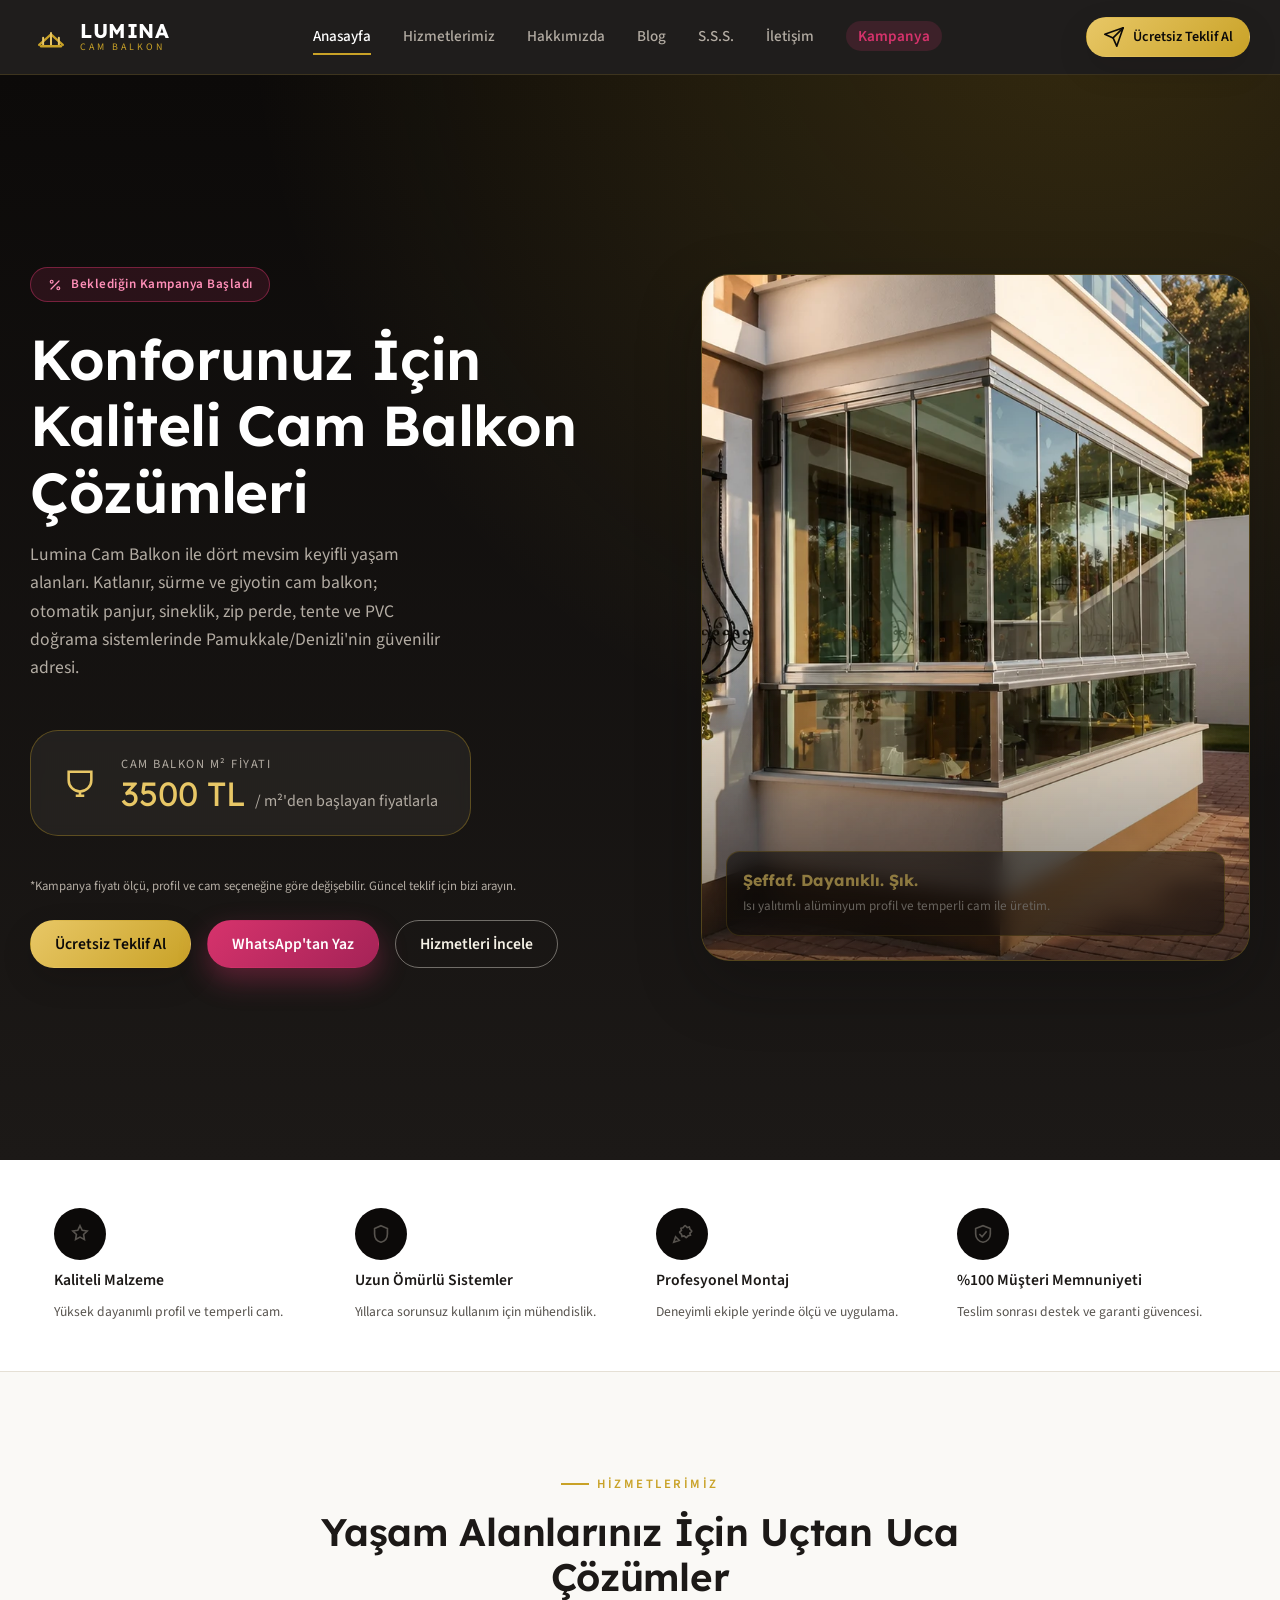
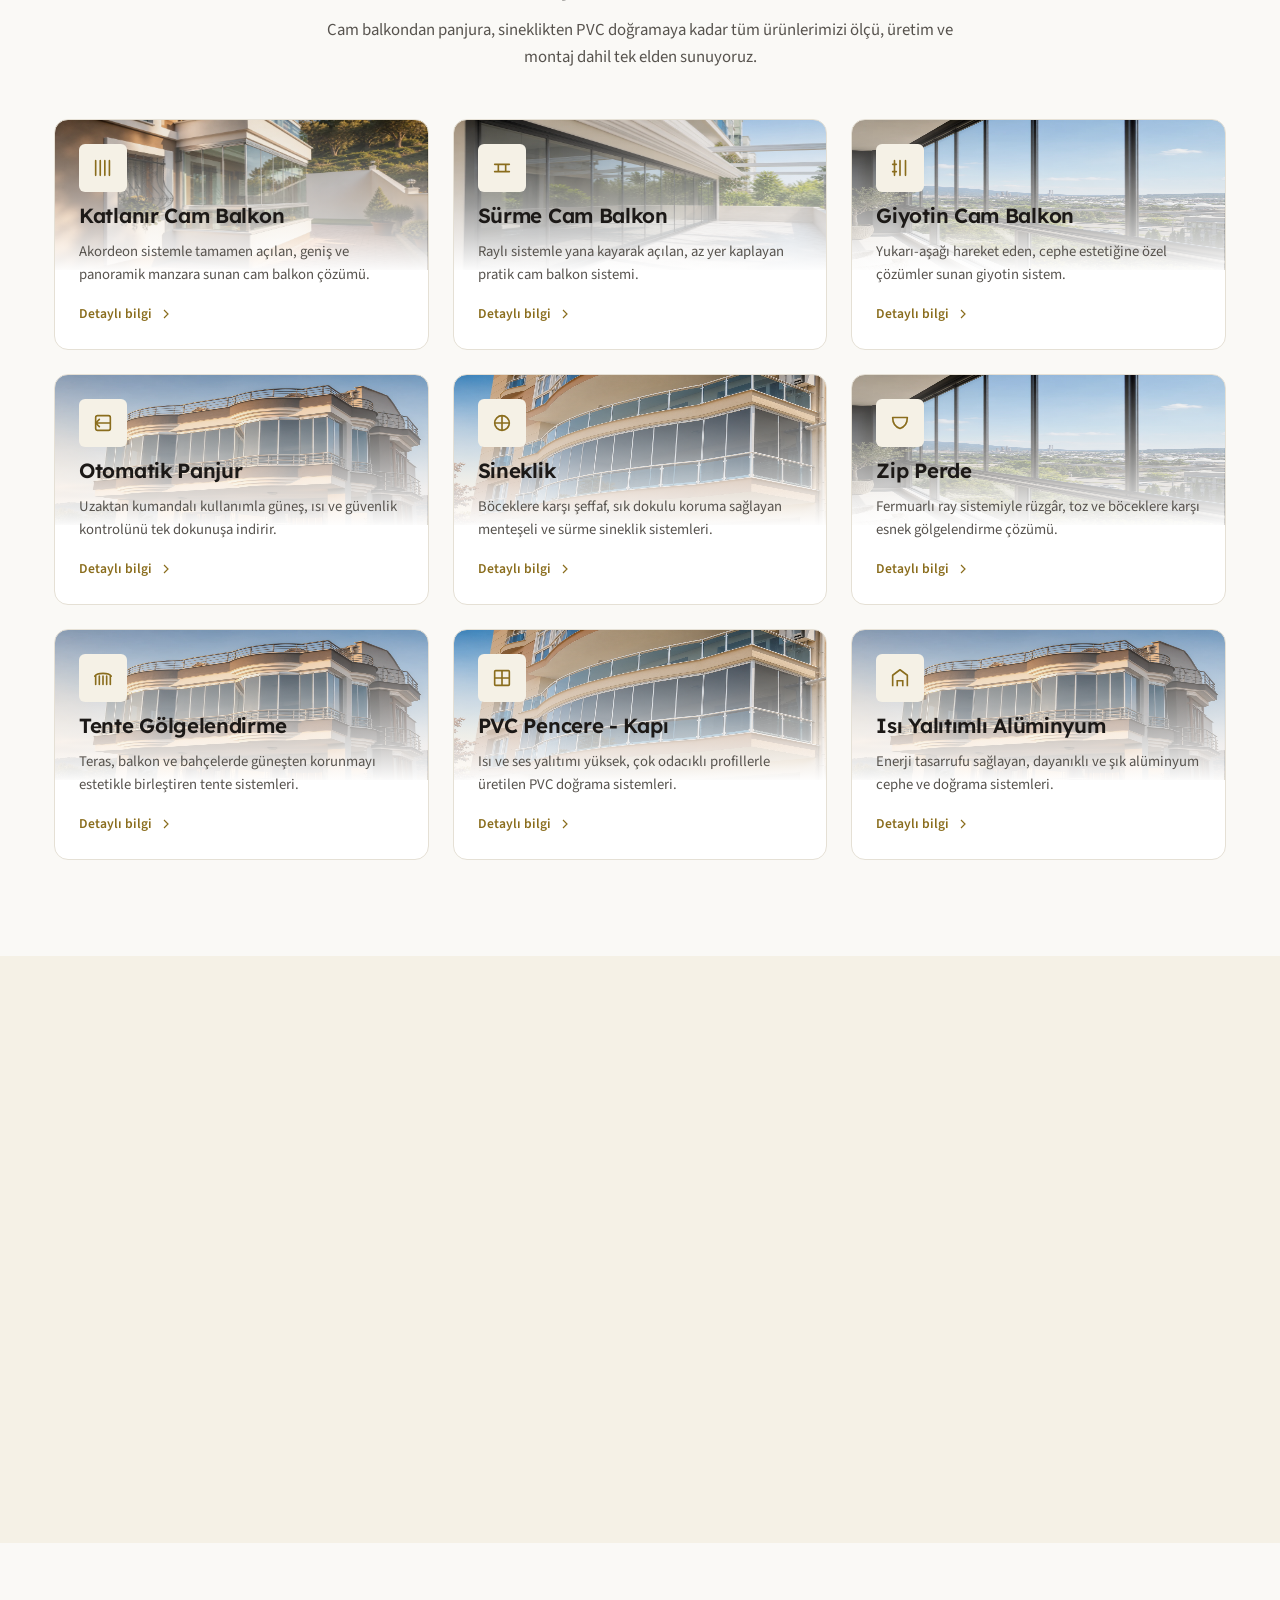
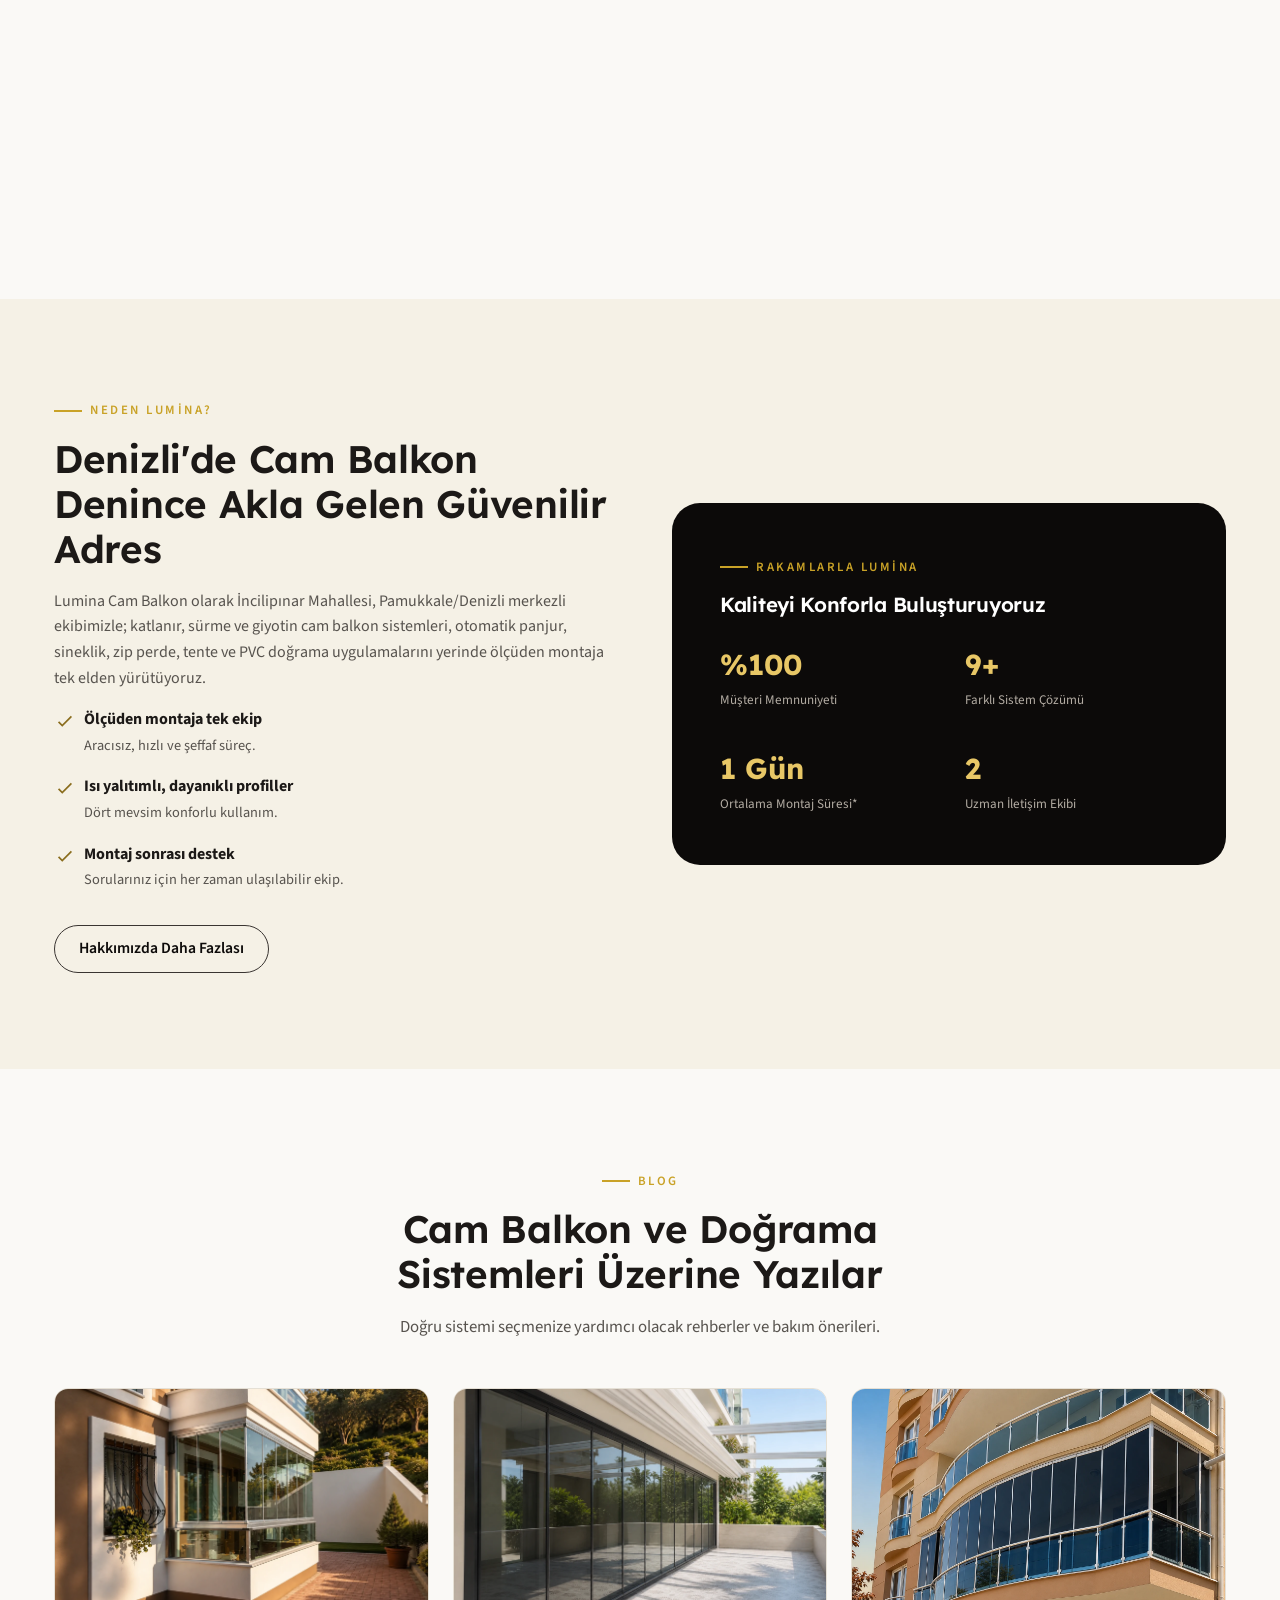
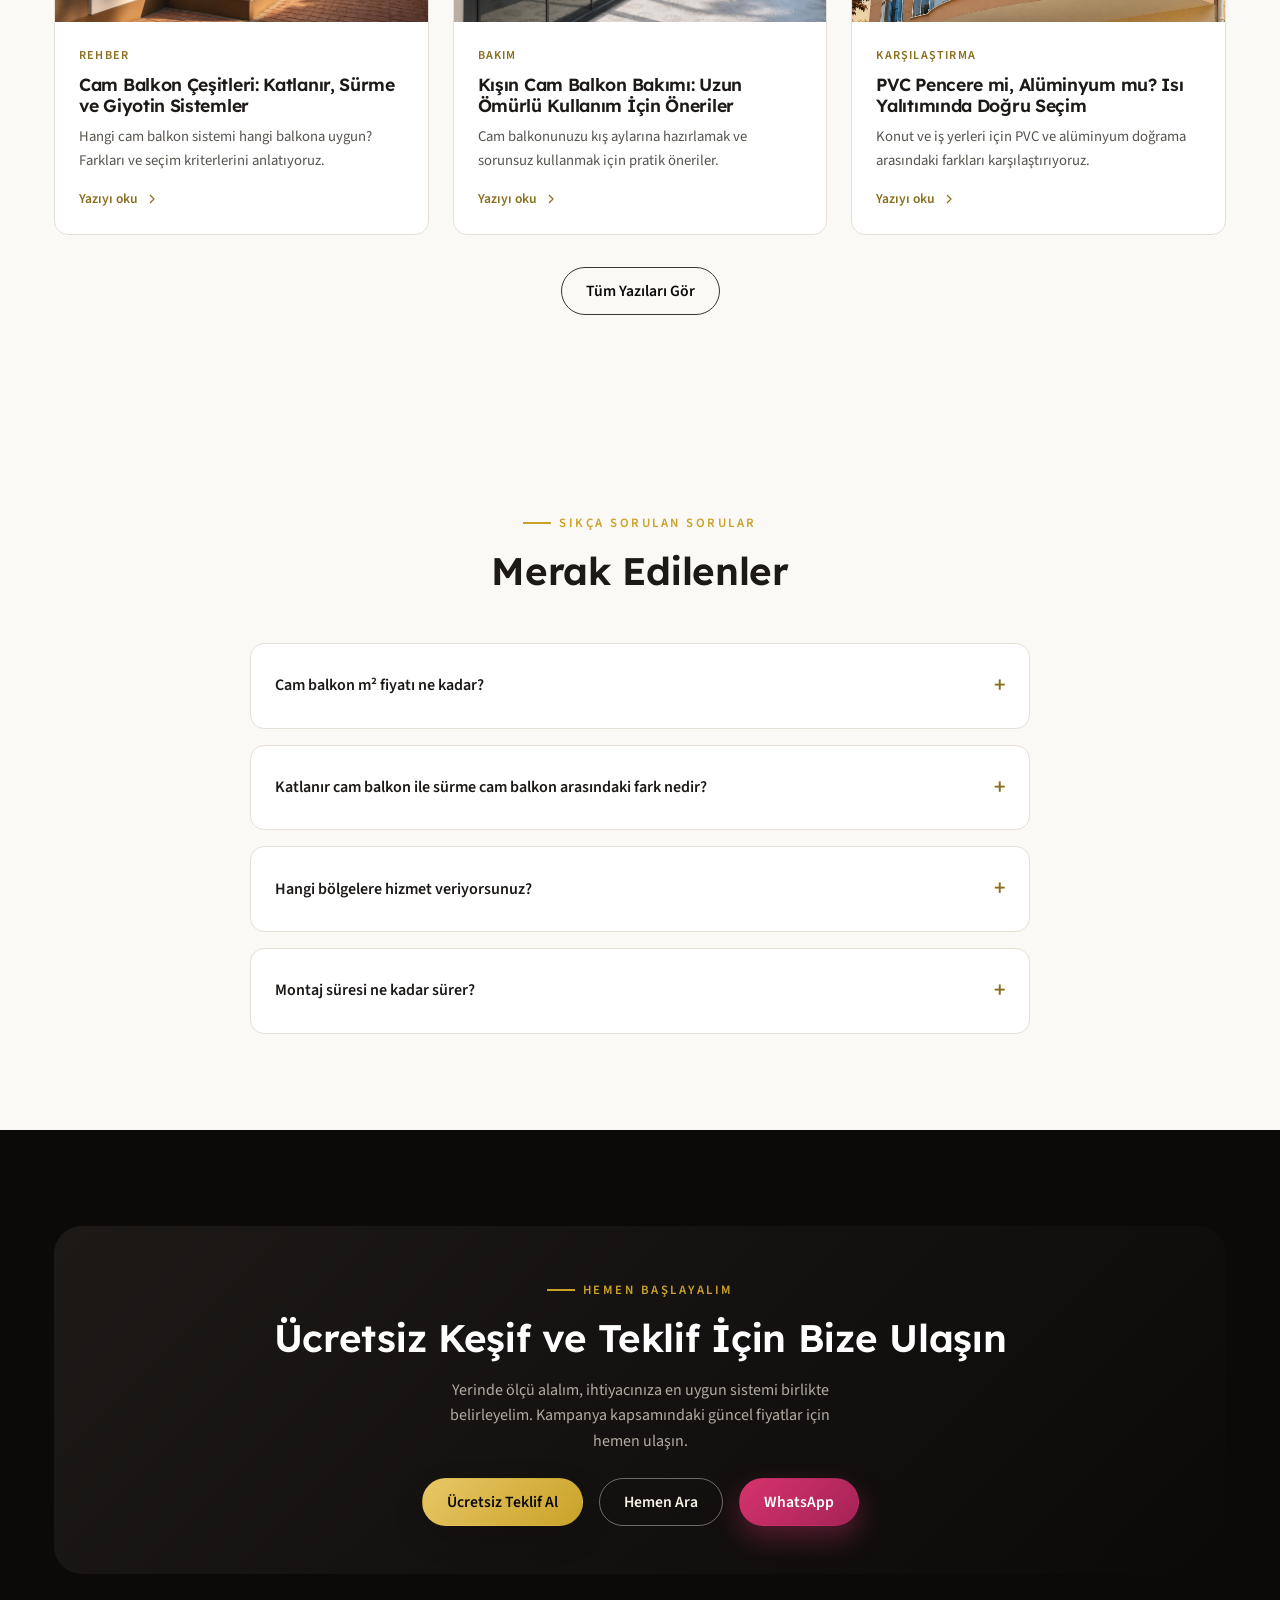
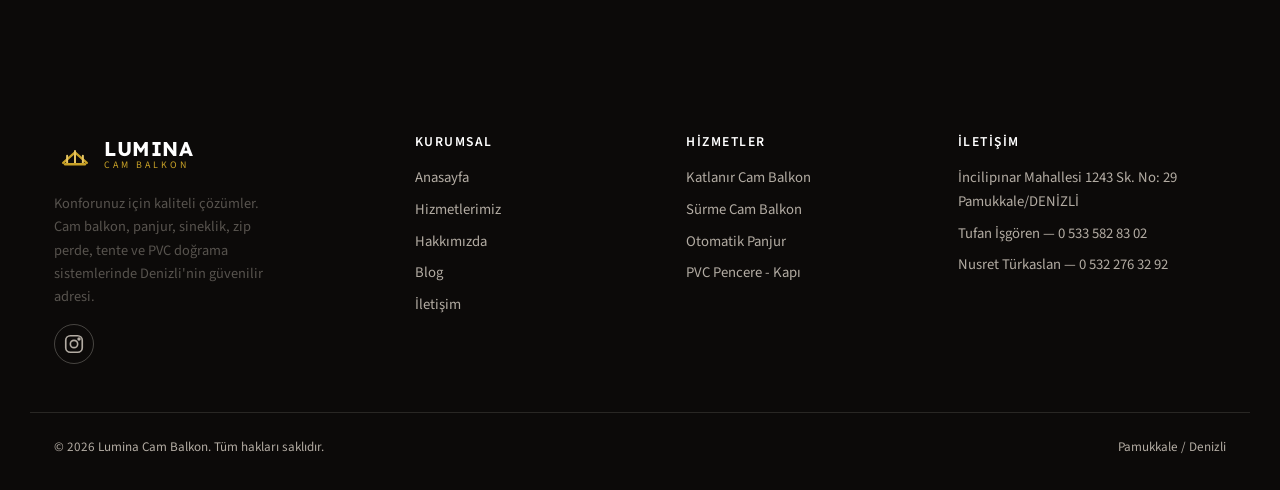
==== commit af92306b: "Add enhanced project imagery to site" ====
--- a/index.html
+++ b/index.html
@@ -167,6 +167,7 @@
 
       <div class="reveal">
         <div class="glass-visual" role="img" aria-label="Şehir manzaralı bir cam balkon cephesini temsil eden illüstrasyon">
+          <img class="hero-photo" src="assets/photos/lumina-hero.webp" alt="Lumina cam balkon uygulaması, aydınlık bir teras görünümü" fetchpriority="high">
           <svg viewBox="0 0 480 600" preserveAspectRatio="xMidYMid slice" xmlns="http://www.w3.org/2000/svg" aria-hidden="true">
             <defs>
               <linearGradient id="skyGrad" x1="0" y1="0" x2="0" y2="1">
@@ -439,7 +440,7 @@
       <div class="blog-grid">
         <article class="blog-card reveal">
           <a href="blog/cam-balkon-cesitleri.html" class="blog-card-media">
-            <svg class="icon" viewBox="0 0 24 24" aria-hidden="true"><path d="M4 4v16M9 4v16M14 4v16M19 4v16" stroke-linecap="round"/></svg>
+            <img src="assets/photos/lumina-hero.webp" alt="Lumina cam balkon uygulaması" loading="lazy">
           </a>
           <div class="blog-card-body">
             <span class="blog-date">Rehber</span>
@@ -450,7 +451,7 @@
         </article>
         <article class="blog-card reveal">
           <a href="blog/cam-balkon-kis-bakimi.html" class="blog-card-media">
-            <svg class="icon" viewBox="0 0 24 24" aria-hidden="true"><path d="M12 3l7 3v6c0 4.5-3 8-7 9-4-1-7-4.5-7-9V6l7-3Z"/></svg>
+            <img src="assets/photos/lumina-sliding.webp" alt="Uzun sürme cam balkon uygulaması" loading="lazy">
           </a>
           <div class="blog-card-body">
             <span class="blog-date">Bakım</span>
@@ -461,7 +462,7 @@
         </article>
         <article class="blog-card reveal">
           <a href="blog/pvc-mi-aluminyum-mu.html" class="blog-card-media">
-            <svg class="icon" viewBox="0 0 24 24" aria-hidden="true"><rect x="4" y="4" width="16" height="16" rx="1"/><path d="M12 4v16M4 12h16"/></svg>
+            <img src="assets/photos/lumina-project.webp" alt="Kavisli cam balkon cephe uygulaması" loading="lazy">
           </a>
           <div class="blog-card-body">
             <span class="blog-date">Karşılaştırma</span>
--- a/css/style.css
+++ b/css/style.css
@@ -380,7 +380,7 @@
 
 .hero-ctas { display: flex; flex-wrap: wrap; gap: var(--space-3); margin-top: var(--space-4); }
 
-/* Glass balcony visual (custom inline SVG illustration, no photo assets needed) */
+/* Glass balcony visual */
 .glass-visual {
   position: relative;
   aspect-ratio: 4 / 5;
@@ -390,12 +390,20 @@
   box-shadow: var(--shadow-lg);
   background: var(--color-black-soft);
 }
+.hero-photo {
+  position: absolute;
+  inset: 0;
+  width: 100%;
+  height: 100%;
+  object-fit: cover;
+  object-position: center;
+}
 .glass-visual svg {
   position: absolute;
   inset: 0;
   width: 100%;
   height: 100%;
-  display: block;
+  display: none;
 }
 .glass-visual::after {
   content: "";
@@ -450,7 +458,23 @@
   display: flex;
   flex-direction: column;
   gap: var(--space-2);
-}
+  position: relative;
+  overflow: hidden;
+  isolation: isolate;
+  background-size: 100% 150px;
+  background-repeat: no-repeat;
+  background-position: top;
+  background-image: linear-gradient(180deg, rgba(12,10,9,.08), rgba(255,255,255,.98) 150px), url('../assets/photos/lumina-hero.webp');
+}
+.service-card:nth-child(2) { background-image: linear-gradient(180deg, rgba(12,10,9,.08), rgba(255,255,255,.98) 150px), url('../assets/photos/lumina-sliding.webp'); }
+.service-card:nth-child(3) { background-image: linear-gradient(180deg, rgba(12,10,9,.08), rgba(255,255,255,.98) 150px), url('../assets/photos/lumina-interior.webp'); }
+.service-card:nth-child(4) { background-image: linear-gradient(180deg, rgba(12,10,9,.08), rgba(255,255,255,.98) 150px), url('../assets/photos/lumina-curved.webp'); }
+.service-card:nth-child(5) { background-image: linear-gradient(180deg, rgba(12,10,9,.08), rgba(255,255,255,.98) 150px), url('../assets/photos/lumina-project.webp'); }
+.service-card:nth-child(6) { background-image: linear-gradient(180deg, rgba(12,10,9,.08), rgba(255,255,255,.98) 150px), url('../assets/photos/lumina-interior.webp'); }
+.service-card:nth-child(7) { background-image: linear-gradient(180deg, rgba(12,10,9,.08), rgba(255,255,255,.98) 150px), url('../assets/photos/lumina-curved.webp'); }
+.service-card:nth-child(8) { background-image: linear-gradient(180deg, rgba(12,10,9,.08), rgba(255,255,255,.98) 150px), url('../assets/photos/lumina-project.webp'); }
+.service-card:nth-child(9) { background-image: linear-gradient(180deg, rgba(12,10,9,.08), rgba(255,255,255,.98) 150px), url('../assets/photos/lumina-curved.webp'); }
+.service-card > * { position: relative; z-index: 1; }
 .service-card:hover { transform: translateY(-4px); box-shadow: var(--shadow-md); border-color: var(--color-gold); }
 .service-icon {
   width: 48px; height: 48px; border-radius: var(--radius-sm);
@@ -690,7 +714,10 @@
   display: flex;
   align-items: center;
   justify-content: center;
-}
+  overflow: hidden;
+}
+.blog-card-media img { width: 100%; height: 100%; object-fit: cover; transition: transform var(--dur-base) var(--ease-out); }
+.blog-card:hover .blog-card-media img { transform: scale(1.04); }
 .blog-card-media .icon { width: 44px; height: 44px; color: var(--color-gold-light); stroke-width: 1.4; }
 .blog-card-body { padding: var(--space-4); display: flex; flex-direction: column; gap: var(--space-2); flex: 1; }
 .blog-date { font-size: 0.76rem; text-transform: uppercase; letter-spacing: 1.2px; color: var(--color-gold-dark); font-weight: 600; }
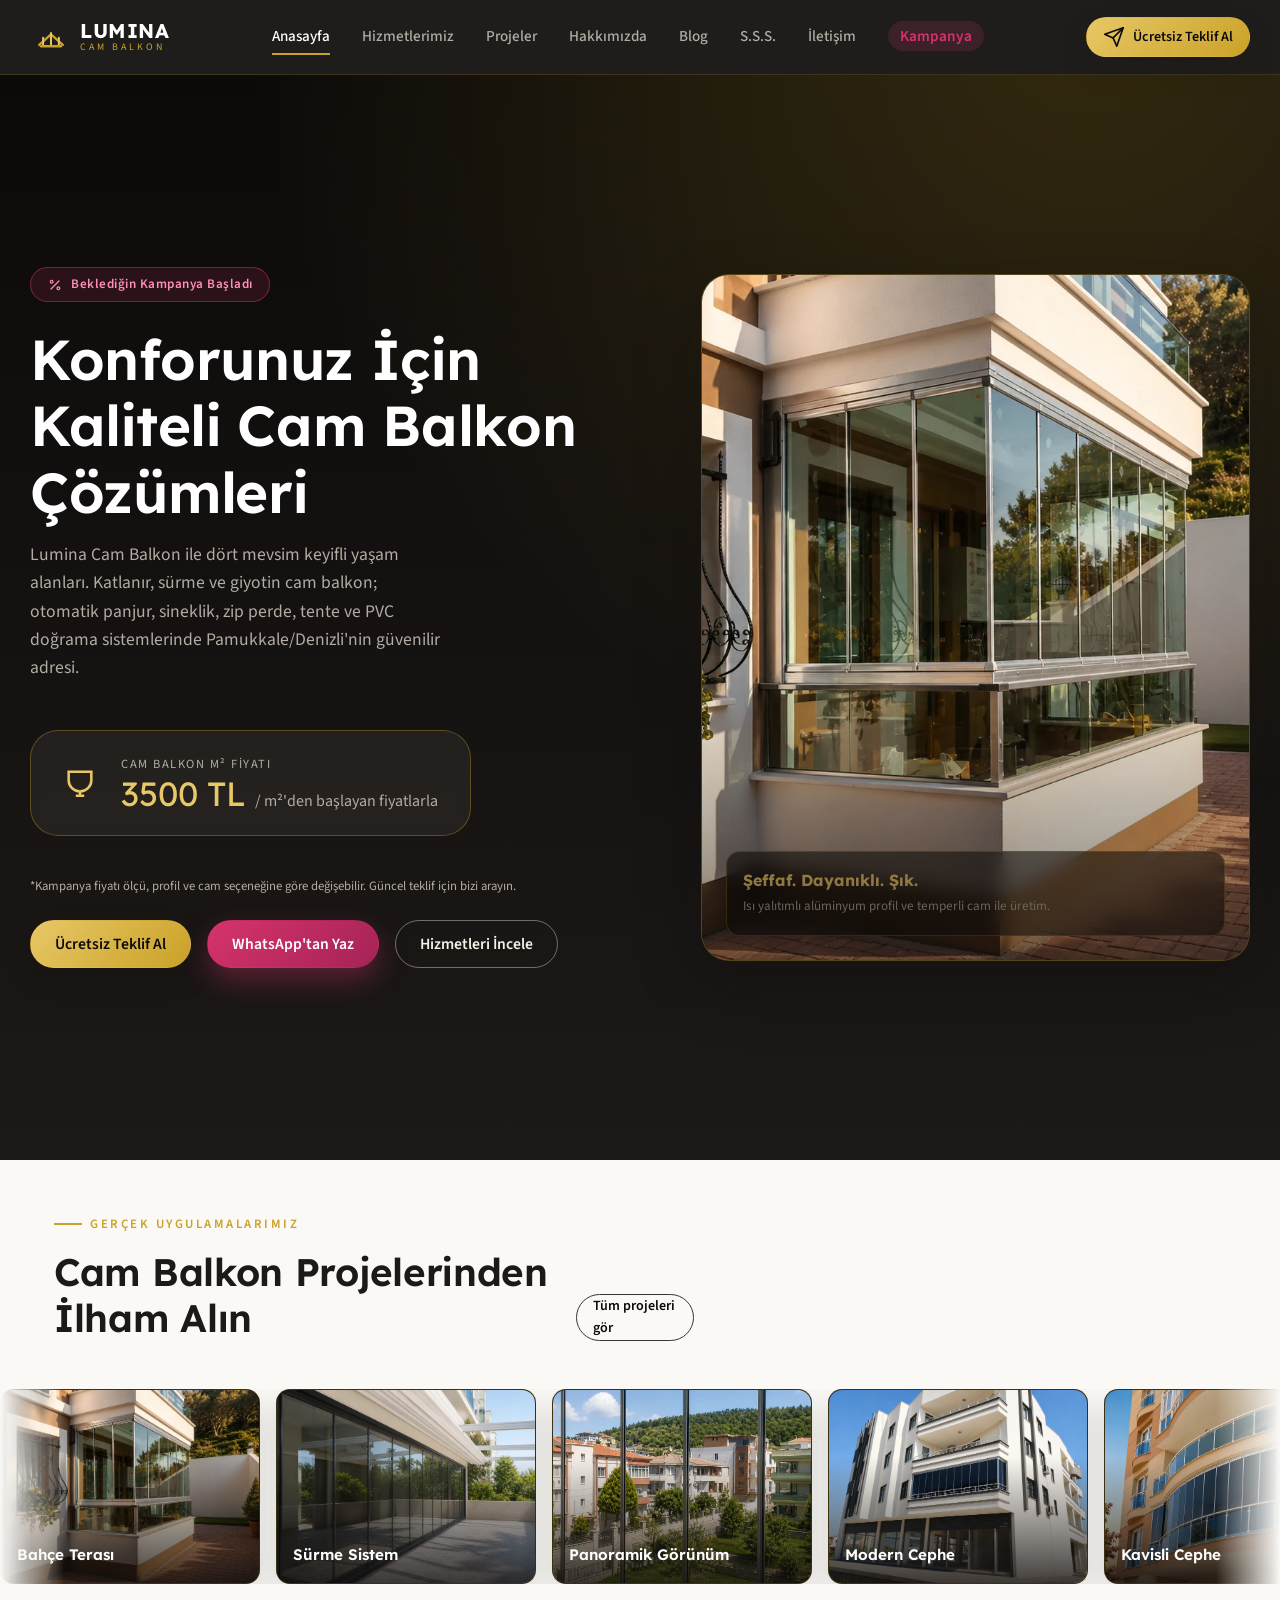
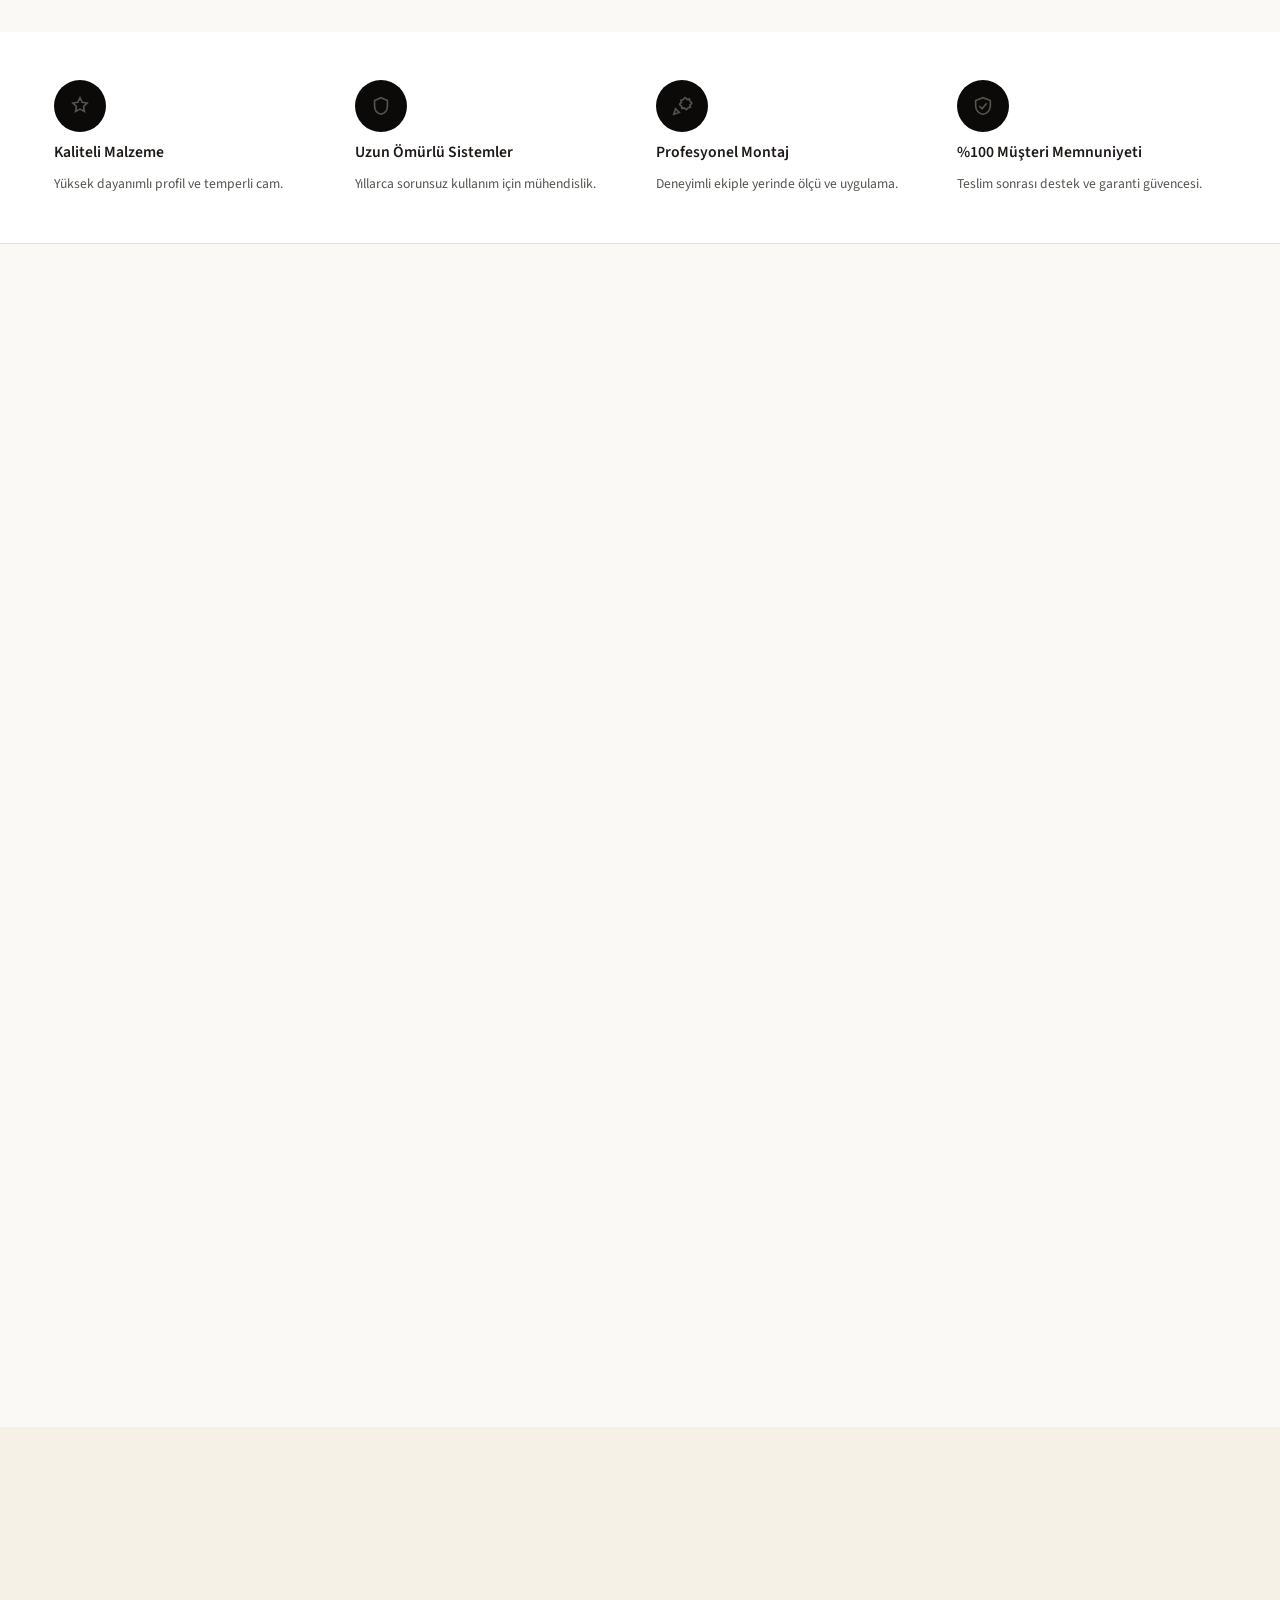
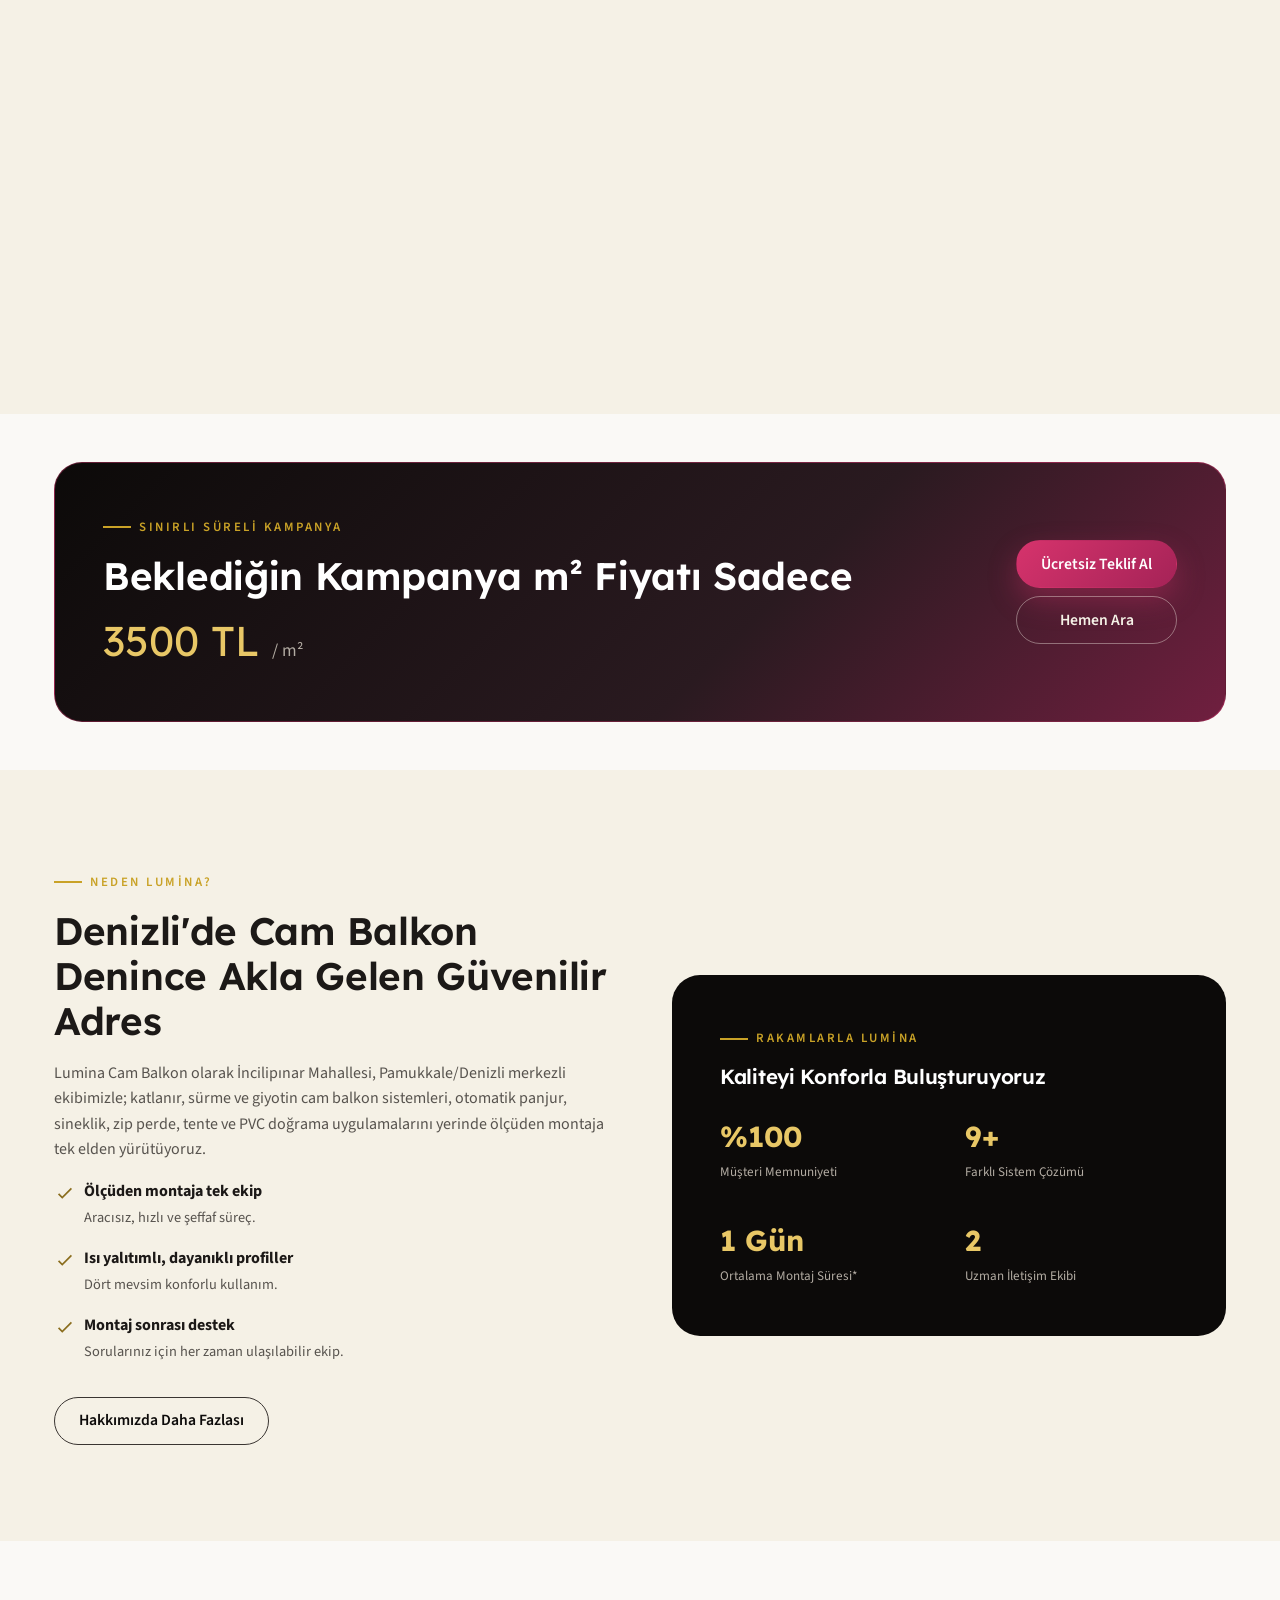
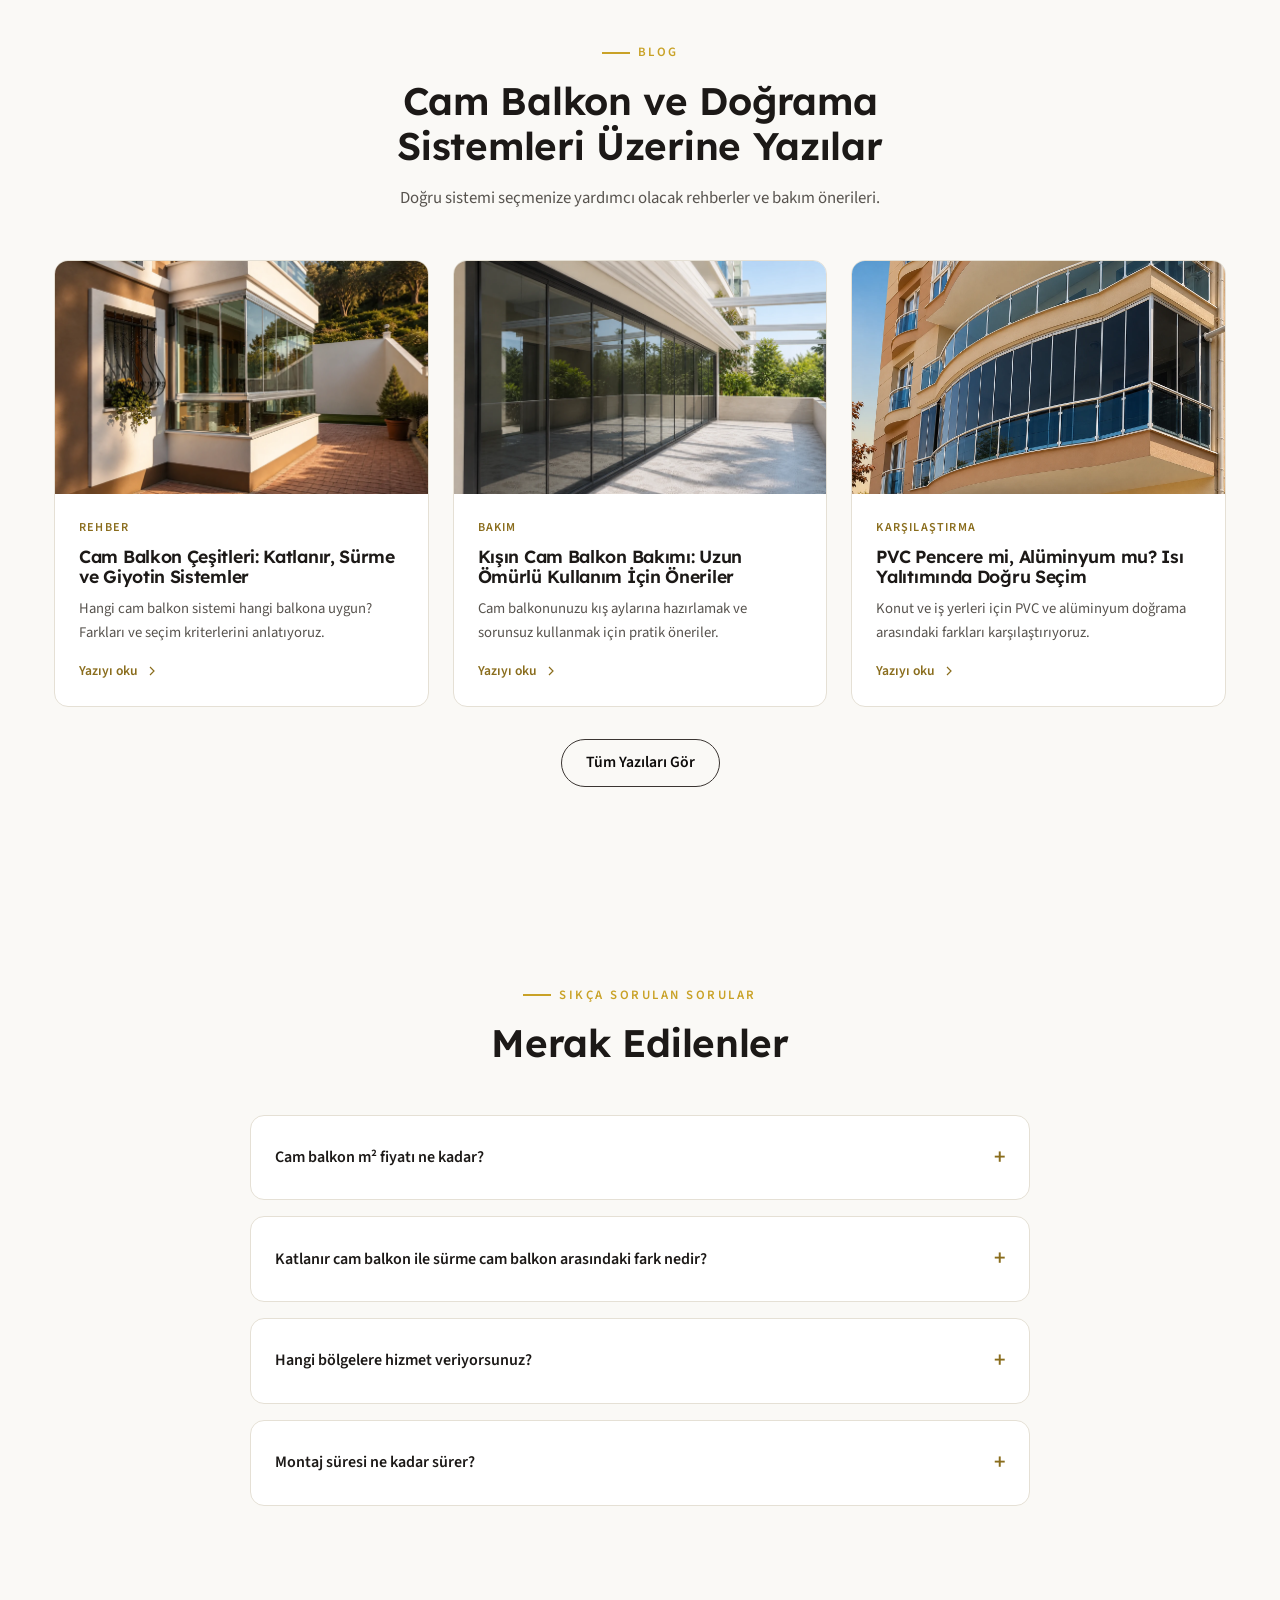
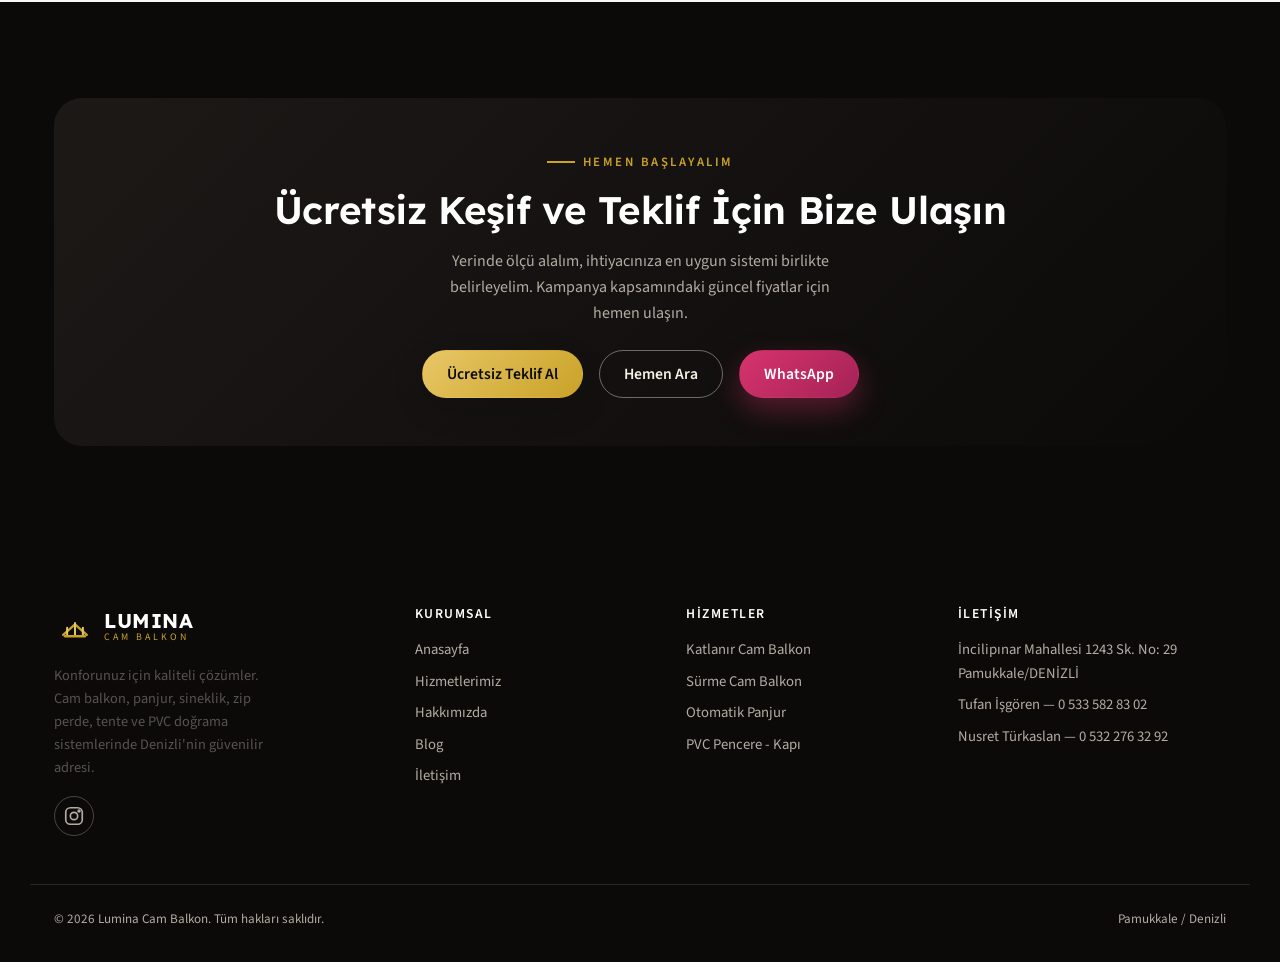
==== commit 530cd413: "Add project gallery and homepage carousel" ====
--- a/index.html
+++ b/index.html
@@ -116,6 +116,7 @@
       <ul>
         <li><a href="index.html" aria-current="page">Anasayfa</a></li>
         <li><a href="hizmetler.html">Hizmetlerimiz</a></li>
+        <li><a href="projeler.html">Projeler</a></li>
         <li><a href="hakkimizda.html">Hakkımızda</a></li>
         <li><a href="blog.html">Blog</a></li>
         <li><a href="index.html#sss">S.S.S.</a></li>
@@ -244,6 +245,47 @@
             <span>Isı yalıtımlı alüminyum profil ve temperli cam ile üretim.</span>
           </div>
         </div>
+      </div>
+    </div>
+  </section>
+
+  <!-- PROJECT GALLERY STRIP -->
+  <section class="project-strip section-tight" aria-labelledby="project-strip-title">
+    <div class="container">
+      <div class="section-head project-strip-head reveal">
+        <div>
+          <span class="kicker">Gerçek Uygulamalarımız</span>
+          <h2 id="project-strip-title">Cam Balkon Projelerinden İlham Alın</h2>
+        </div>
+        <a class="btn btn-outline-dark btn-sm" href="projeler.html">Tüm projeleri gör</a>
+      </div>
+    </div>
+    <div class="project-marquee" aria-label="Lumina cam balkon proje galerisi">
+      <div class="project-track">
+        <a class="project-slide" href="projeler.html#one-cikanlar"><img src="assets/photos/lumina-hero.webp" alt="Bahçeli evde cam balkon uygulaması" loading="lazy"><span>Bahçe Terası</span></a>
+        <a class="project-slide" href="projeler.html#one-cikanlar"><img src="assets/photos/lumina-sliding.webp" alt="Uzun sürme cam balkon uygulaması" loading="lazy"><span>Sürme Sistem</span></a>
+        <a class="project-slide" href="projeler.html#one-cikanlar"><img src="assets/photos/lumina-panoramic.webp" alt="Panoramik cam balkon iç görünümü" loading="lazy"><span>Panoramik Görünüm</span></a>
+        <a class="project-slide" href="projeler.html#one-cikanlar"><img src="assets/photos/lumina-shutter.webp" alt="Modern binada koyu cam balkon uygulaması" loading="lazy"><span>Modern Cephe</span></a>
+        <a class="project-slide" href="projeler.html#one-cikanlar"><img src="assets/photos/lumina-project.webp" alt="Kavisli cam balkon cephe uygulaması" loading="lazy"><span>Kavisli Cephe</span></a>
+        <a class="project-slide" href="projeler.html#one-cikanlar"><img src="assets/photos/lumina-interior.webp" alt="Cam balkon içinden şehir manzarası" loading="lazy"><span>Şehir Manzarası</span></a>
+        <a class="project-slide" href="projeler.html#one-cikanlar"><img src="assets/photos/lumina-awning.webp" alt="Kavisli balkon ve gölgelendirme uygulaması" loading="lazy"><span>Gölgelendirme</span></a>
+        <a class="project-slide" href="projeler.html#one-cikanlar"><img src="assets/photos/lumina-pvc.webp" alt="Temiz çizgili PVC pencere uygulaması" loading="lazy"><span>PVC Doğrama</span></a>
+        <a class="project-slide" href="projeler.html#one-cikanlar"><img src="assets/photos/lumina-curved.webp" alt="Geniş kavisli cam balkon cephesi" loading="lazy"><span>Geniş Cephe</span></a>
+        <a class="project-slide" href="projeler.html#uygulamalar"><img src="assets/gallery/originals/0890517e-cb60-45a8-92b5-fbf6d191b9fb.webp" alt="Apartman balkon camlama uygulaması" loading="lazy"><span>İşçilik Detayı</span></a>
+        <a class="project-slide" href="projeler.html#uygulamalar"><img src="assets/gallery/originals/23ec7b6e-c626-44b9-9521-fbd9b844b985.webp" alt="Köşe balkon camlama uygulaması" loading="lazy"><span>Köşe Balkon</span></a>
+        <a class="project-slide" href="projeler.html#uygulamalar"><img src="assets/gallery/originals/551f5034-7fff-40f3-931e-c22a60d993ee.webp" alt="Cam balkon iç mekân görünümü" loading="lazy"><span>İç Mekân</span></a>
+        <span class="project-slide" aria-hidden="true"><img src="assets/photos/lumina-hero.webp" alt=""><span>Bahçe Terası</span></span>
+        <span class="project-slide" aria-hidden="true"><img src="assets/photos/lumina-sliding.webp" alt=""><span>Sürme Sistem</span></span>
+        <span class="project-slide" aria-hidden="true"><img src="assets/photos/lumina-panoramic.webp" alt=""><span>Panoramik Görünüm</span></span>
+        <span class="project-slide" aria-hidden="true"><img src="assets/photos/lumina-shutter.webp" alt=""><span>Modern Cephe</span></span>
+        <span class="project-slide" aria-hidden="true"><img src="assets/photos/lumina-project.webp" alt=""><span>Kavisli Cephe</span></span>
+        <span class="project-slide" aria-hidden="true"><img src="assets/photos/lumina-interior.webp" alt=""><span>Şehir Manzarası</span></span>
+        <span class="project-slide" aria-hidden="true"><img src="assets/photos/lumina-awning.webp" alt=""><span>Gölgelendirme</span></span>
+        <span class="project-slide" aria-hidden="true"><img src="assets/photos/lumina-pvc.webp" alt=""><span>PVC Doğrama</span></span>
+        <span class="project-slide" aria-hidden="true"><img src="assets/photos/lumina-curved.webp" alt=""><span>Geniş Cephe</span></span>
+        <span class="project-slide" aria-hidden="true"><img src="assets/gallery/originals/0890517e-cb60-45a8-92b5-fbf6d191b9fb.webp" alt=""><span>İşçilik Detayı</span></span>
+        <span class="project-slide" aria-hidden="true"><img src="assets/gallery/originals/23ec7b6e-c626-44b9-9521-fbd9b844b985.webp" alt=""><span>Köşe Balkon</span></span>
+        <span class="project-slide" aria-hidden="true"><img src="assets/gallery/originals/551f5034-7fff-40f3-931e-c22a60d993ee.webp" alt=""><span>İç Mekân</span></span>
       </div>
     </div>
   </section>
--- a/css/style.css
+++ b/css/style.css
@@ -426,6 +426,22 @@
 .glass-caption strong { display: block; color: var(--color-gold-light); font-family: var(--font-display); font-size: 1rem; }
 .glass-caption span { font-size: 0.82rem; color: var(--color-on-dark-muted); }
 
+/* ---------- Project gallery marquee ---------- */
+.project-strip { overflow: hidden; background: var(--color-offwhite); }
+.project-strip-head { max-width: none; display: flex; align-items: end; justify-content: space-between; gap: var(--space-4); margin-bottom: var(--space-5); }
+.project-strip-head h2 { max-width: 620px; margin-bottom: 0; }
+.project-marquee { overflow: hidden; width: 100%; mask-image: linear-gradient(90deg, transparent, #000 5%, #000 95%, transparent); }
+.project-track { display: flex; gap: var(--space-3); width: max-content; animation: project-marquee 110s linear infinite; }
+.project-marquee:hover .project-track { animation-play-state: paused; }
+.project-slide { position: relative; width: 260px; aspect-ratio: 4 / 3; flex: none; overflow: hidden; border-radius: var(--radius-md); background: var(--color-black); border: 1px solid rgba(201, 162, 39, 0.25); box-shadow: var(--shadow-md); }
+.project-slide img { width: 100%; height: 100%; object-fit: cover; transition: transform var(--dur-base) var(--ease-out); }
+.project-slide:hover img { transform: scale(1.05); }
+.project-slide::after { content: ""; position: absolute; inset: 35% 0 0; background: linear-gradient(180deg, transparent, rgba(12,10,9,.78)); pointer-events: none; }
+.project-slide span { position: absolute; left: var(--space-3); right: var(--space-3); bottom: var(--space-3); z-index: 1; color: var(--color-white); font-family: var(--font-display); font-size: 0.95rem; font-weight: 600; }
+@keyframes project-marquee { from { transform: translateX(0); } to { transform: translateX(-50%); } }
+@media (max-width: 640px) { .project-strip-head { align-items: flex-start; flex-direction: column; } .project-slide { width: 220px; } }
+@media (prefers-reduced-motion: reduce) { .project-track { animation: none; } }
+
 /* ---------- USP strip ---------- */
 .usp-strip { background: var(--color-white); border-bottom: 1px solid var(--color-border); }
 .usp-grid { display: grid; grid-template-columns: repeat(4, 1fr); gap: var(--space-5); }
@@ -467,12 +483,12 @@
   background-image: linear-gradient(180deg, rgba(12,10,9,.08), rgba(255,255,255,.98) 150px), url('../assets/photos/lumina-hero.webp');
 }
 .service-card:nth-child(2) { background-image: linear-gradient(180deg, rgba(12,10,9,.08), rgba(255,255,255,.98) 150px), url('../assets/photos/lumina-sliding.webp'); }
-.service-card:nth-child(3) { background-image: linear-gradient(180deg, rgba(12,10,9,.08), rgba(255,255,255,.98) 150px), url('../assets/photos/lumina-interior.webp'); }
-.service-card:nth-child(4) { background-image: linear-gradient(180deg, rgba(12,10,9,.08), rgba(255,255,255,.98) 150px), url('../assets/photos/lumina-curved.webp'); }
+.service-card:nth-child(3) { background-image: linear-gradient(180deg, rgba(12,10,9,.08), rgba(255,255,255,.98) 150px), url('../assets/photos/lumina-panoramic.webp'); }
+.service-card:nth-child(4) { background-image: linear-gradient(180deg, rgba(12,10,9,.08), rgba(255,255,255,.98) 150px), url('../assets/photos/lumina-shutter.webp'); }
 .service-card:nth-child(5) { background-image: linear-gradient(180deg, rgba(12,10,9,.08), rgba(255,255,255,.98) 150px), url('../assets/photos/lumina-project.webp'); }
 .service-card:nth-child(6) { background-image: linear-gradient(180deg, rgba(12,10,9,.08), rgba(255,255,255,.98) 150px), url('../assets/photos/lumina-interior.webp'); }
-.service-card:nth-child(7) { background-image: linear-gradient(180deg, rgba(12,10,9,.08), rgba(255,255,255,.98) 150px), url('../assets/photos/lumina-curved.webp'); }
-.service-card:nth-child(8) { background-image: linear-gradient(180deg, rgba(12,10,9,.08), rgba(255,255,255,.98) 150px), url('../assets/photos/lumina-project.webp'); }
+.service-card:nth-child(7) { background-image: linear-gradient(180deg, rgba(12,10,9,.08), rgba(255,255,255,.98) 150px), url('../assets/photos/lumina-awning.webp'); }
+.service-card:nth-child(8) { background-image: linear-gradient(180deg, rgba(12,10,9,.08), rgba(255,255,255,.98) 150px), url('../assets/photos/lumina-pvc.webp'); }
 .service-card:nth-child(9) { background-image: linear-gradient(180deg, rgba(12,10,9,.08), rgba(255,255,255,.98) 150px), url('../assets/photos/lumina-curved.webp'); }
 .service-card > * { position: relative; z-index: 1; }
 .service-card:hover { transform: translateY(-4px); box-shadow: var(--shadow-md); border-color: var(--color-gold); }
@@ -725,6 +741,25 @@
 .blog-card p { font-size: 0.92rem; margin-bottom: var(--space-2); }
 .blog-card .service-link { margin-top: auto; }
 
+/* ---------- Project gallery page ---------- */
+.project-gallery-grid { display: grid; grid-template-columns: repeat(3, 1fr); gap: var(--space-4); }
+.project-gallery-card { overflow: hidden; background: var(--color-white); border: 1px solid var(--color-border); border-radius: var(--radius-md); box-shadow: 0 8px 24px rgba(12,10,9,.06); }
+.project-gallery-card > img { width: 100%; aspect-ratio: 4 / 3; object-fit: cover; }
+.project-gallery-card > div { padding: var(--space-4); }
+.project-gallery-card h3 { margin: 4px 0 var(--space-2); font-size: 1.08rem; }
+.project-gallery-card p { margin-bottom: 0; font-size: .92rem; }
+.gallery-filters { display: flex; justify-content: center; gap: var(--space-2); flex-wrap: wrap; margin: calc(var(--space-4) * -1) 0 var(--space-5); }
+.archive-gallery { display: grid; grid-template-columns: repeat(4, 1fr); gap: var(--space-3); }
+.archive-card { position: relative; min-width: 0; overflow: hidden; aspect-ratio: 4 / 3; border-radius: var(--radius-md); background: var(--color-black); }
+.archive-card img { width: 100%; height: 100%; object-fit: cover; transition: transform var(--dur-base) var(--ease-out); }
+.archive-card:hover img { transform: scale(1.05); }
+.archive-card::after { content: ""; position: absolute; inset: 35% 0 0; background: linear-gradient(180deg, transparent, rgba(12,10,9,.86)); pointer-events: none; }
+.archive-card > div { position: absolute; left: var(--space-3); right: var(--space-3); bottom: var(--space-3); z-index: 1; }
+.archive-card span { color: var(--color-gold-light); font-family: var(--font-display); font-weight: 600; font-size: .92rem; }
+.archive-card p { color: var(--color-white); font-size: .78rem; line-height: 1.3; margin: 3px 0 0; }
+@media (max-width: 960px) { .project-gallery-grid { grid-template-columns: repeat(2, 1fr); } .archive-gallery { grid-template-columns: repeat(3, 1fr); } }
+@media (max-width: 600px) { .project-gallery-grid, .archive-gallery { grid-template-columns: 1fr; } }
+
 /* ---------- Blog article page ---------- */
 .article-meta { display: flex; gap: var(--space-3); align-items: center; justify-content: center; flex-wrap: wrap; font-size: 0.85rem; color: var(--color-on-dark-muted); margin-top: var(--space-2); }
 .article-body { max-width: 720px; margin: 0 auto; }
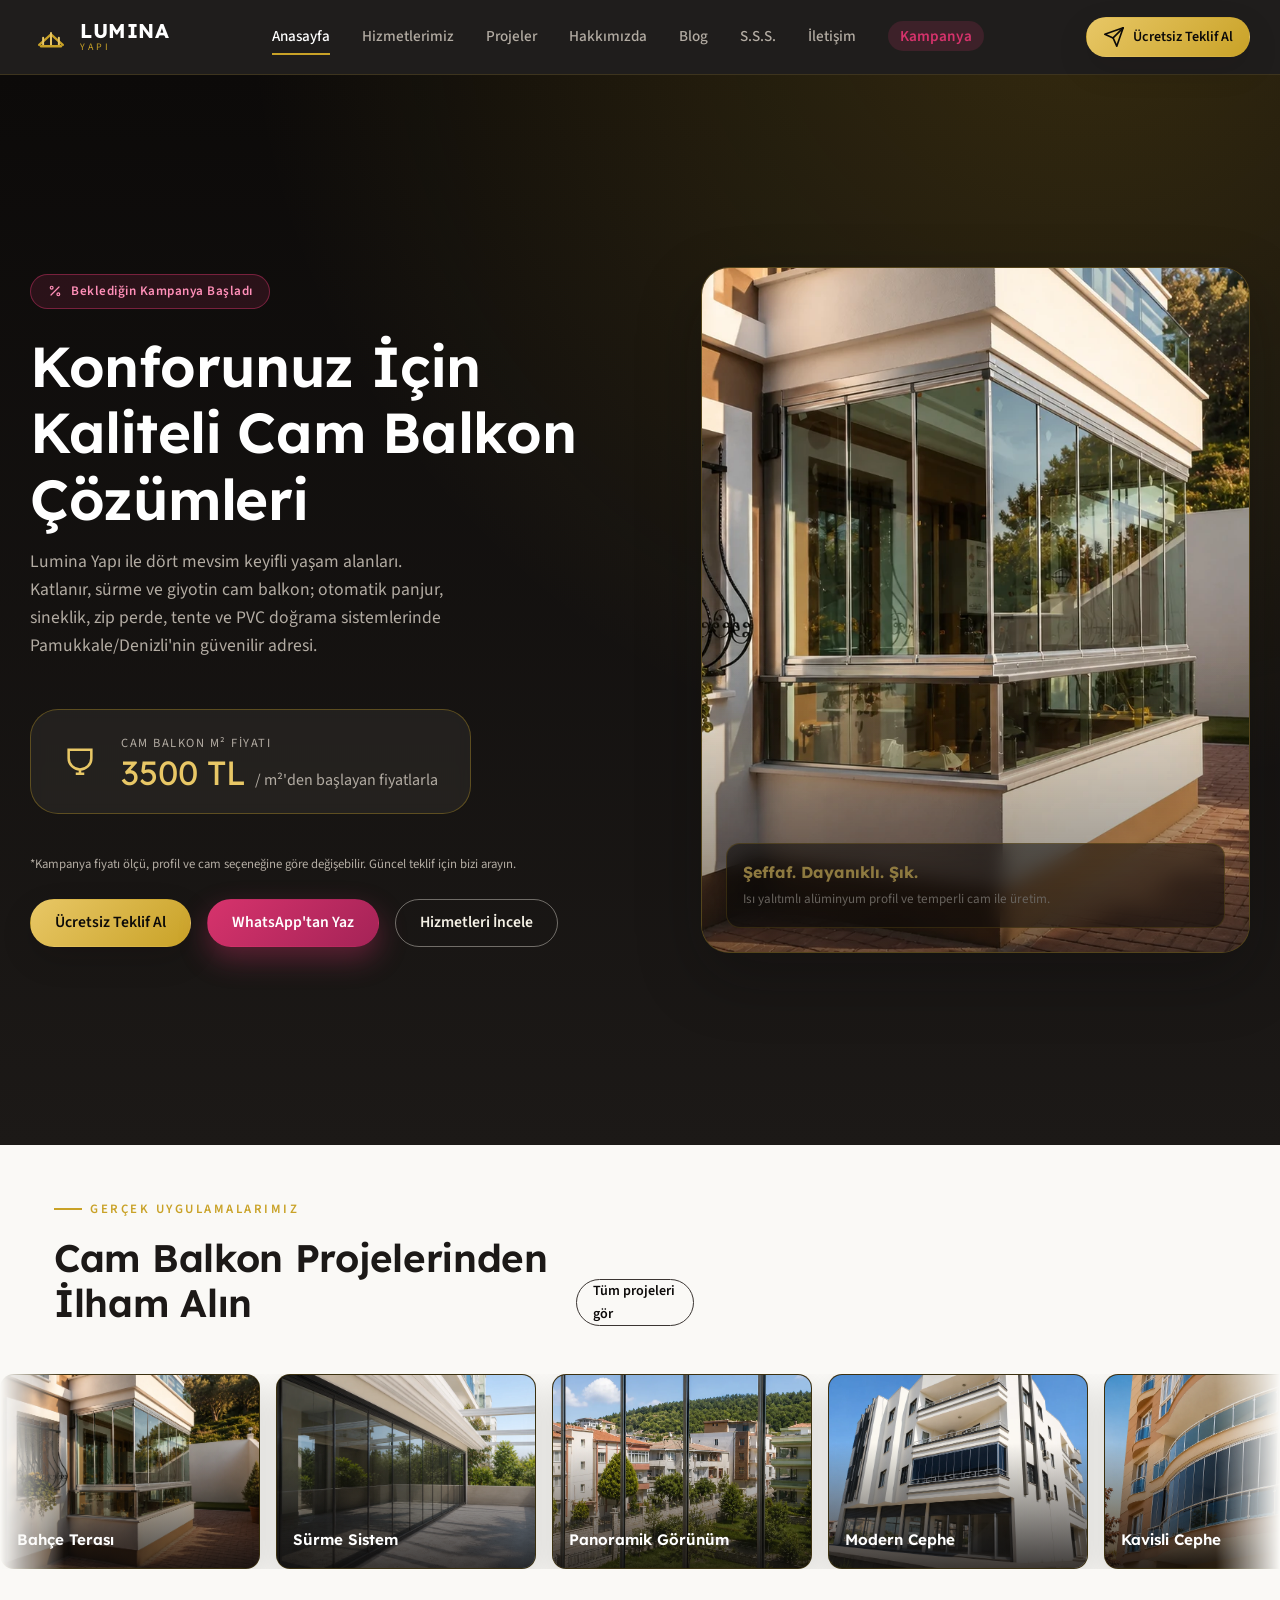
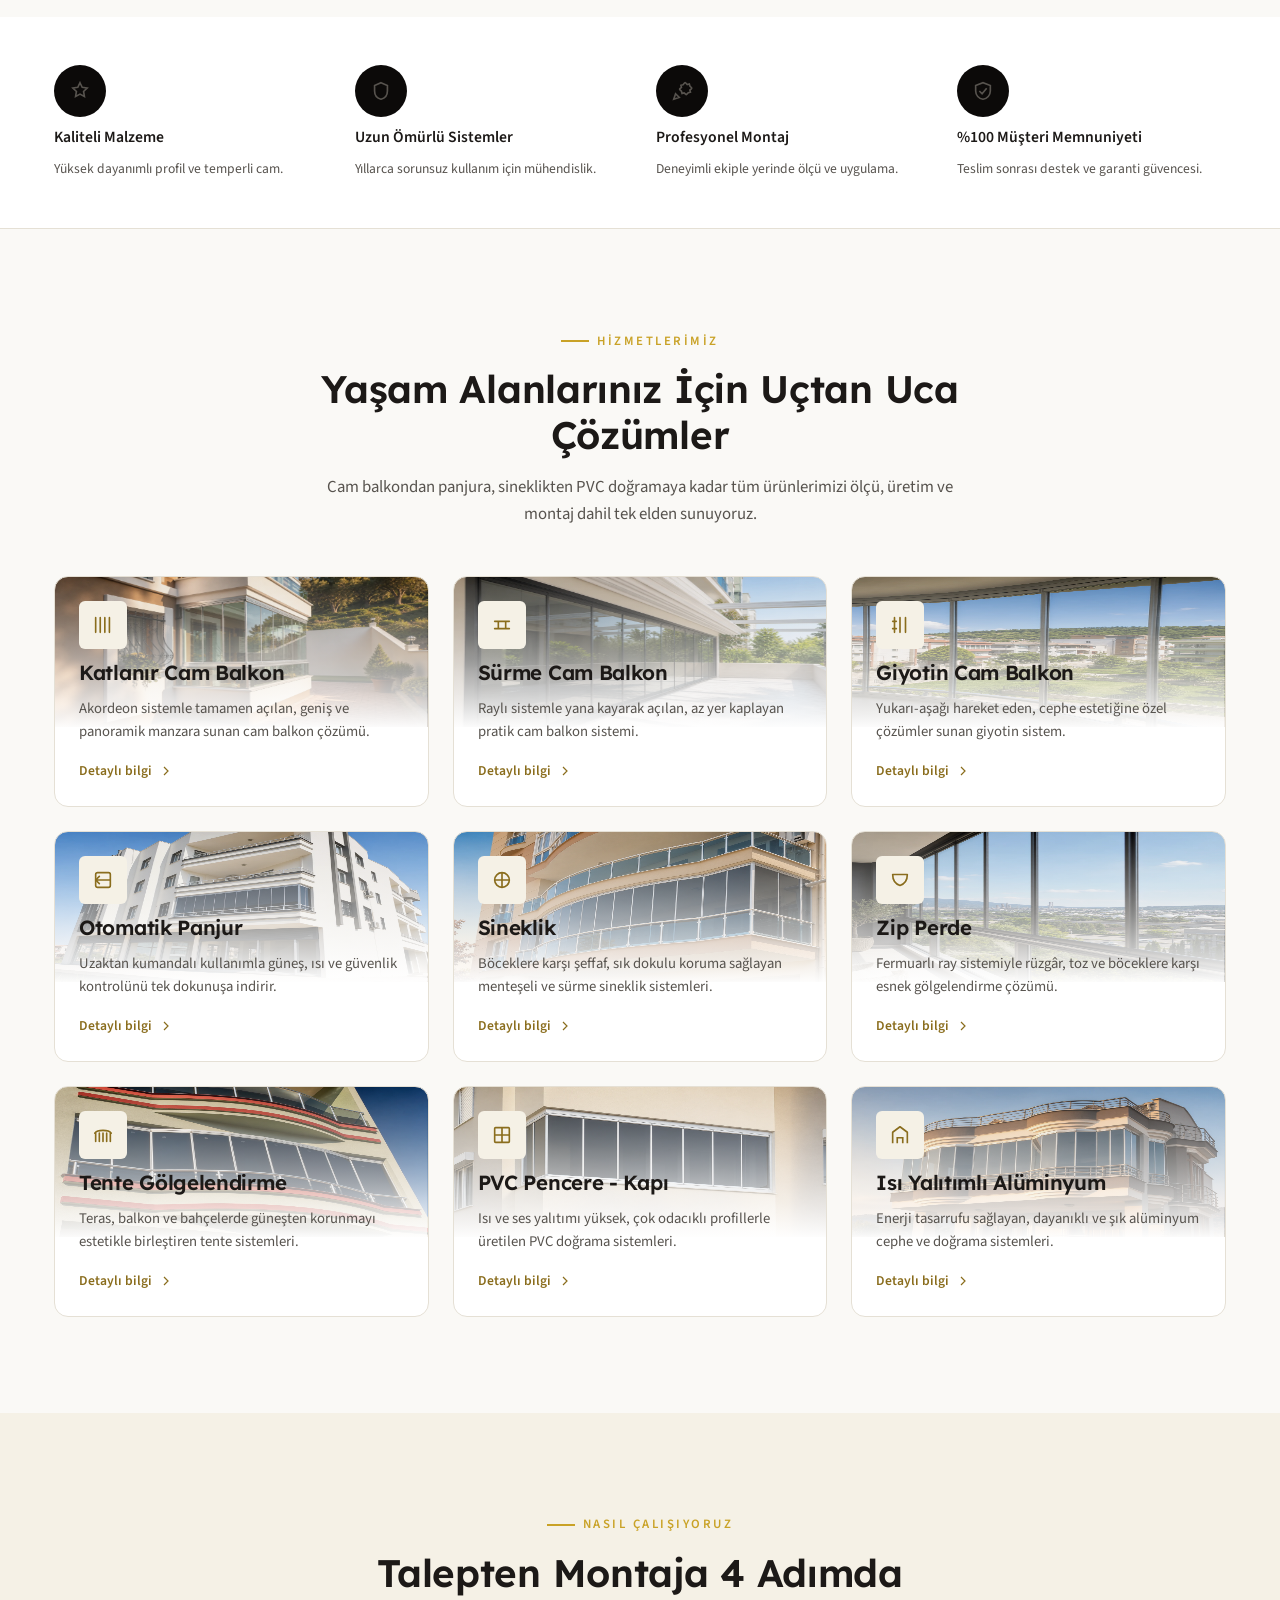
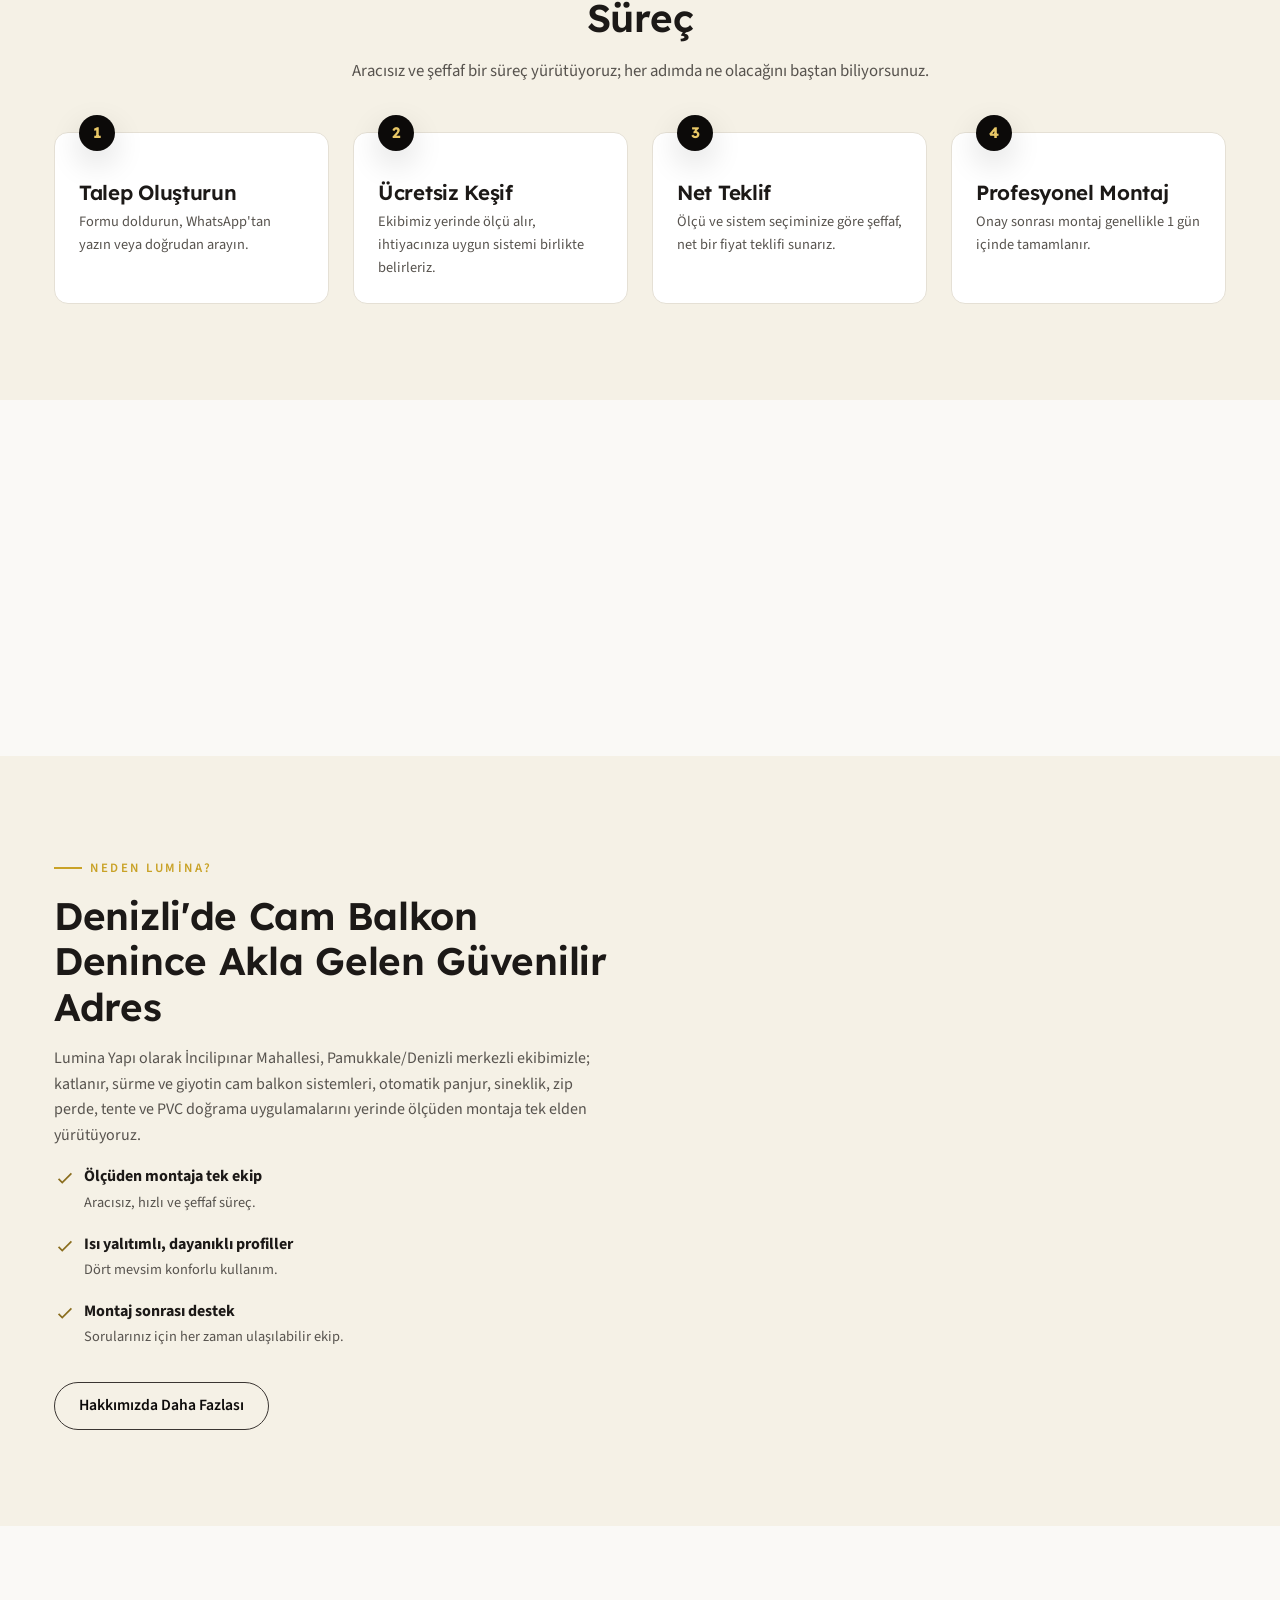
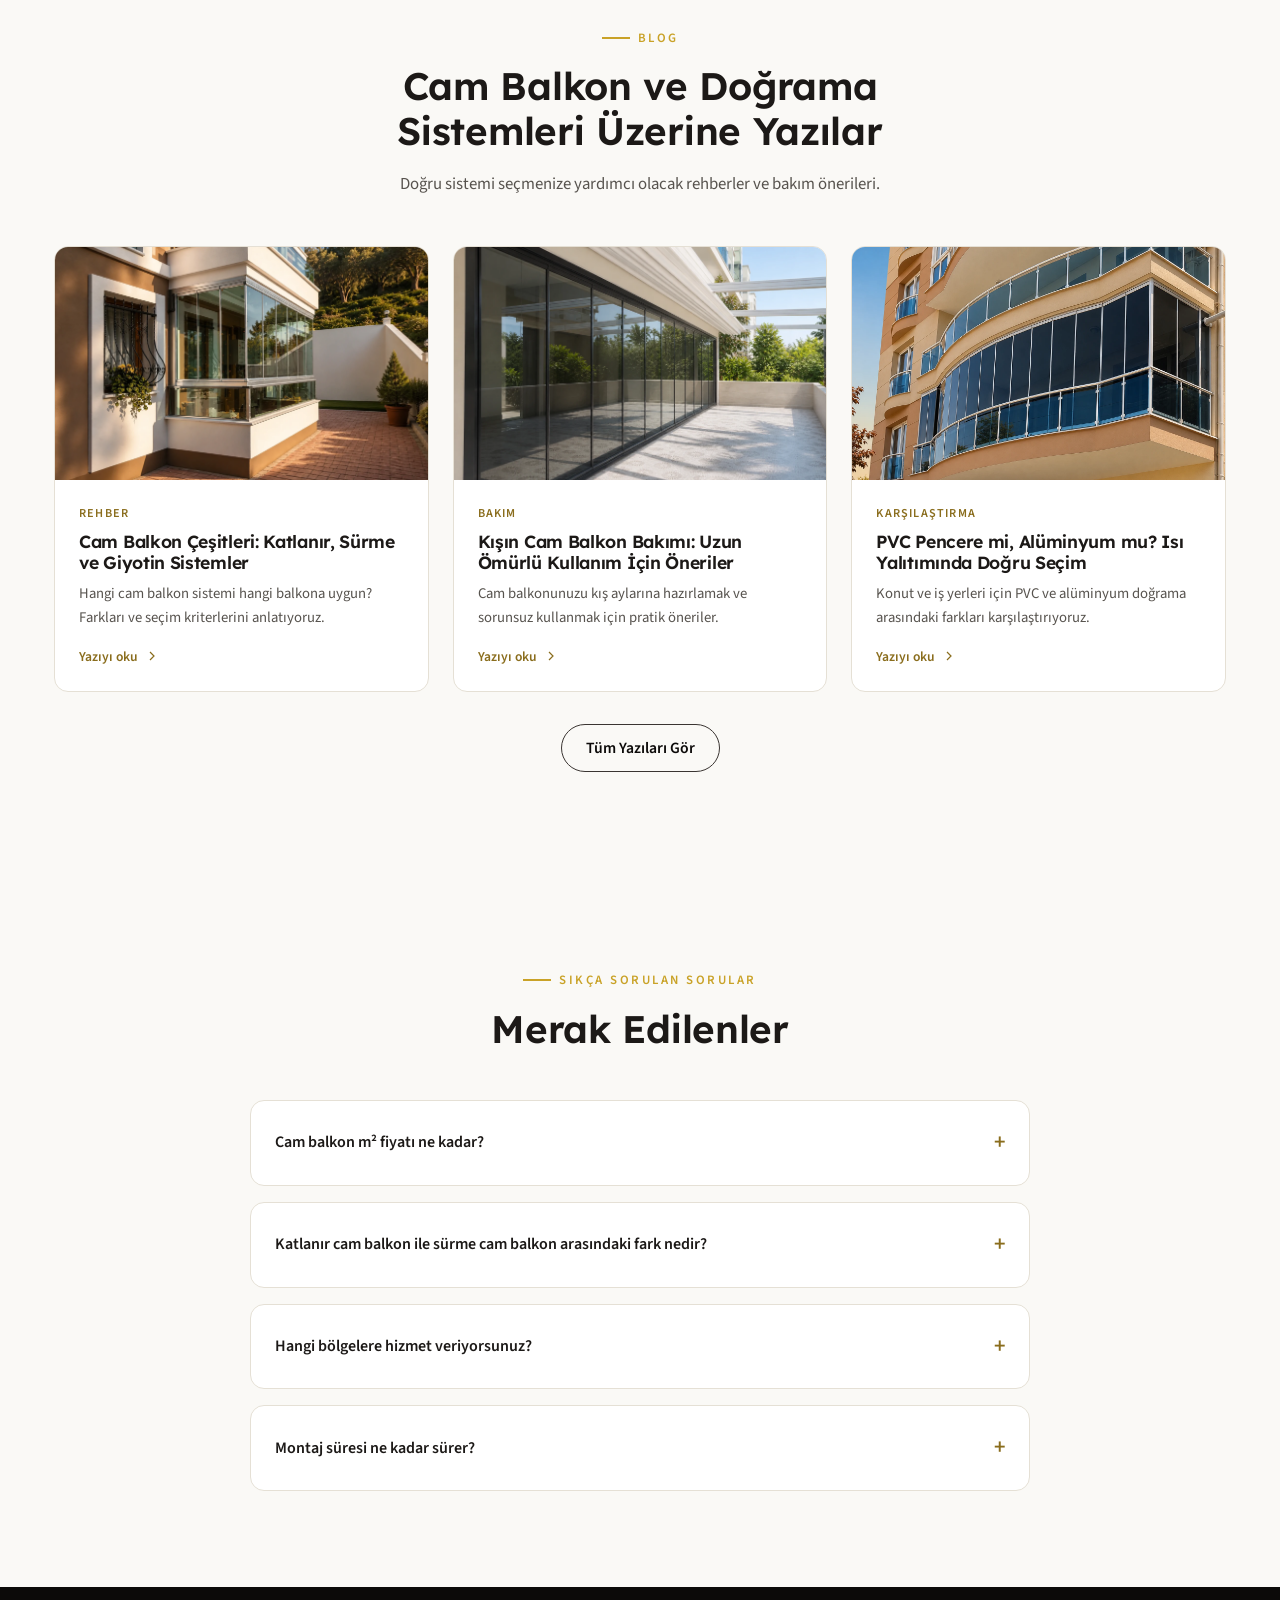
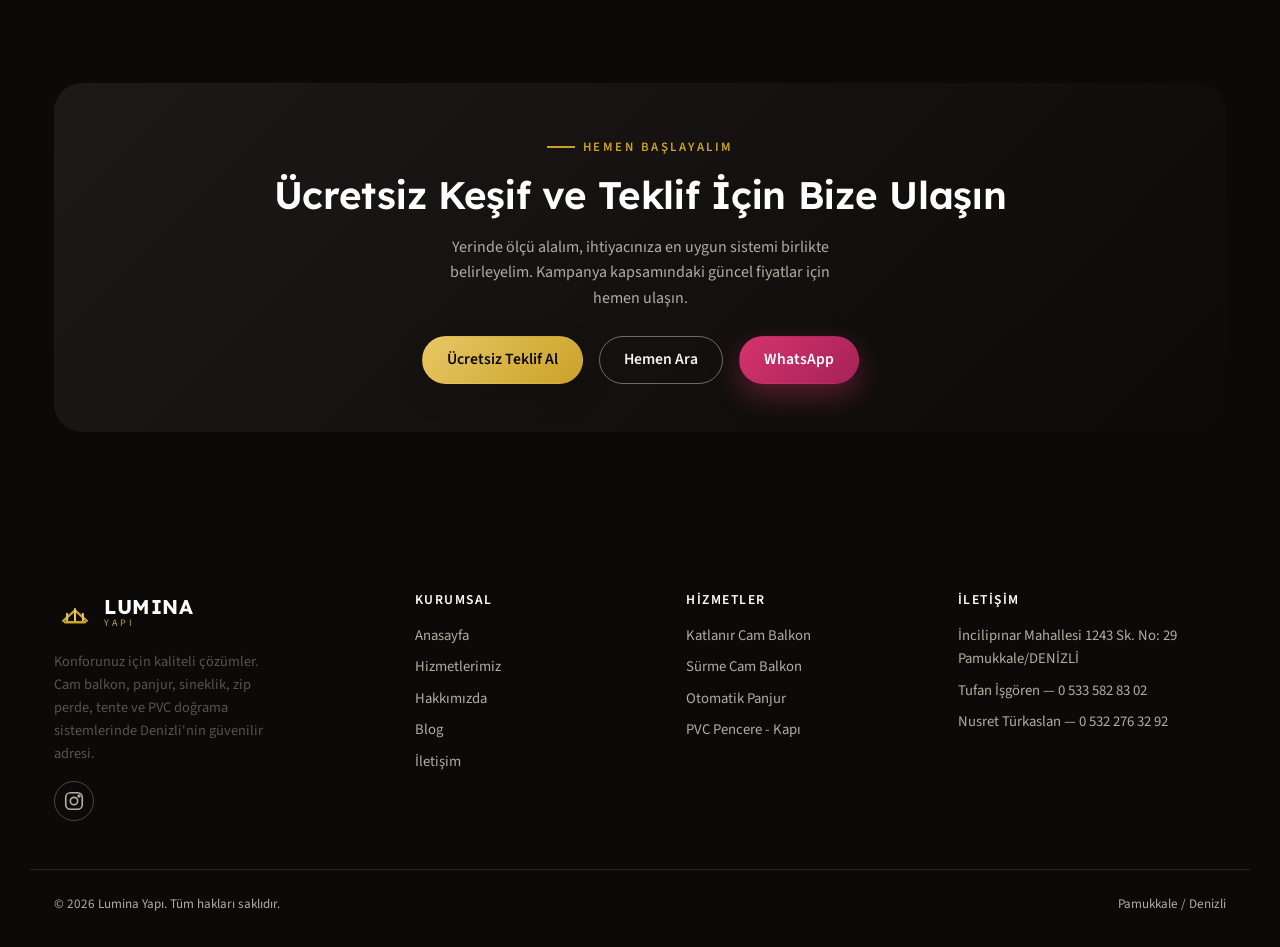
==== commit d4fb7e08: "Rename brand to Lumina Yapi" ====
--- a/index.html
+++ b/index.html
@@ -3,8 +3,8 @@
 <head>
 <meta charset="UTF-8">
 <meta name="viewport" content="width=device-width, initial-scale=1">
-<title>Lumina Cam Balkon | Denizli Cam Balkon, Panjur, Sineklik ve PVC Doğrama</title>
-<meta name="description" content="Lumina Cam Balkon; Pamukkale/Denizli'de katlanır, sürme ve giyotin cam balkon, otomatik panjur, sineklik, zip perde, tente ve PVC pencere-kapı sistemleri kurar. Cam balkon m² fiyatı kampanyalı 3500 TL'den başlıyor.">
+<title>Lumina Yapı | Denizli Cam Balkon, Panjur, Sineklik ve PVC Doğrama</title>
+<meta name="description" content="Lumina Yapı; Pamukkale/Denizli'de katlanır, sürme ve giyotin cam balkon, otomatik panjur, sineklik, zip perde, tente ve PVC pencere-kapı sistemleri kurar. Cam balkon m² fiyatı kampanyalı 3500 TL'den başlıyor.">
 <link rel="canonical" href="https://www.luminacambalkon.com.tr/">
 <meta name="robots" content="index, follow">
 <meta name="geo.region" content="TR-20">
@@ -12,13 +12,13 @@
 
 <!-- Open Graph / Social -->
 <meta property="og:type" content="website">
-<meta property="og:site_name" content="Lumina Cam Balkon">
+<meta property="og:site_name" content="Lumina Yapı">
 <meta property="og:locale" content="tr_TR">
-<meta property="og:title" content="Lumina Cam Balkon | Denizli Cam Balkon ve Doğrama Sistemleri">
+<meta property="og:title" content="Lumina Yapı | Denizli Cam Balkon ve Doğrama Sistemleri">
 <meta property="og:description" content="Katlanır, sürme, giyotin cam balkon; otomatik panjur, sineklik, zip perde, tente ve PVC pencere-kapı. Denizli'nin güvenilir cam balkon markası.">
 <meta property="og:url" content="https://www.luminacambalkon.com.tr/">
 <meta name="twitter:card" content="summary">
-<meta name="twitter:title" content="Lumina Cam Balkon | Denizli Cam Balkon ve Doğrama Sistemleri">
+<meta name="twitter:title" content="Lumina Yapı | Denizli Cam Balkon ve Doğrama Sistemleri">
 <meta name="twitter:description" content="Konforunuz için kaliteli çözümler: cam balkon, panjur, sineklik, zip perde, tente ve PVC doğrama. Pamukkale/Denizli.">
 
 <link rel="icon" type="image/svg+xml" href="assets/favicon.svg">
@@ -31,7 +31,7 @@
 {
   "@context": "https://schema.org",
   "@type": "HomeAndConstructionBusiness",
-  "name": "Lumina Cam Balkon",
+  "name": "Lumina Yapı",
   "image": "https://www.luminacambalkon.com.tr/assets/favicon.svg",
   "url": "https://www.luminacambalkon.com.tr/",
   "telephone": "+905335828302",
@@ -77,7 +77,7 @@
     {
       "@type": "Question",
       "name": "Cam balkon m² fiyatı ne kadar?",
-      "acceptedAnswer": { "@type": "Answer", "text": "Güncel kampanya kapsamında Lumina Cam Balkon'da cam balkon m² fiyatı 3500 TL'den başlamaktadır. Nihai fiyat; profil tipi, cam kalınlığı ve balkon ölçüsüne göre değişiklik gösterebilir, net teklif için bizi arayabilirsiniz." }
+      "acceptedAnswer": { "@type": "Answer", "text": "Güncel kampanya kapsamında Lumina Yapı'da cam balkon m² fiyatı 3500 TL'den başlamaktadır. Nihai fiyat; profil tipi, cam kalınlığı ve balkon ölçüsüne göre değişiklik gösterebilir, net teklif için bizi arayabilirsiniz." }
     },
     {
       "@type": "Question",
@@ -86,7 +86,7 @@
     },
     {
       "@type": "Question",
-      "name": "Lumina Cam Balkon hangi bölgelere hizmet veriyor?",
+      "name": "Lumina Yapı hangi bölgelere hizmet veriyor?",
       "acceptedAnswer": { "@type": "Answer", "text": "Merkez ofisimiz Pamukkale/Denizli'de yer almaktadır. Denizli merkez ve çevre ilçelerinde cam balkon, otomatik panjur, sineklik, zip perde, tente ve PVC pencere-kapı montajı gerçekleştiriyoruz." }
     },
     {
@@ -103,13 +103,13 @@
 
 <header class="site-header">
   <div class="container header-inner">
-    <a class="brand" href="index.html" aria-label="Lumina Cam Balkon anasayfa">
+    <a class="brand" href="index.html" aria-label="Lumina Yapı anasayfa">
       <svg class="brand-mark" viewBox="0 0 64 64" aria-hidden="true">
         <path d="M14 44 L32 28 L50 44" stroke="#c9a227" stroke-width="3.5" fill="none" stroke-linecap="round" stroke-linejoin="round"/>
         <path d="M20 44 V33 M32 44 V26 M44 44 V33" stroke="#e8c766" stroke-width="3" stroke-linecap="round"/>
         <rect x="15" y="44" width="34" height="4" rx="2" fill="#c9a227"/>
       </svg>
-      <span class="brand-text"><strong>LUMINA</strong><span>Cam Balkon</span></span>
+      <span class="brand-text"><strong>LUMINA</strong><span>Yapı</span></span>
     </a>
 
     <nav class="main-nav" id="main-nav" aria-label="Ana menü">
@@ -148,7 +148,7 @@
           Beklediğin Kampanya Başladı
         </span>
         <h1>Konforunuz İçin Kaliteli Cam Balkon Çözümleri</h1>
-        <p class="hero-lede">Lumina Cam Balkon ile dört mevsim keyifli yaşam alanları. Katlanır, sürme ve giyotin cam balkon; otomatik panjur, sineklik, zip perde, tente ve PVC doğrama sistemlerinde Pamukkale/Denizli'nin güvenilir adresi.</p>
+        <p class="hero-lede">Lumina Yapı ile dört mevsim keyifli yaşam alanları. Katlanır, sürme ve giyotin cam balkon; otomatik panjur, sineklik, zip perde, tente ve PVC doğrama sistemlerinde Pamukkale/Denizli'nin güvenilir adresi.</p>
 
         <div class="hero-price-card" id="kampanya">
           <svg class="icon" style="width:34px;height:34px;color:var(--color-gold-light)" viewBox="0 0 24 24" aria-hidden="true"><path d="M4 4h16v6a8 8 0 0 1-16 0V4Z"/><path d="M9 21h6M12 18v3"/></svg>
@@ -440,7 +440,7 @@
       <div class="reveal">
         <span class="kicker">Neden Lumina?</span>
         <h2>Denizli'de Cam Balkon Denince Akla Gelen Güvenilir Adres</h2>
-        <p>Lumina Cam Balkon olarak İncilipınar Mahallesi, Pamukkale/Denizli merkezli ekibimizle; katlanır, sürme ve giyotin cam balkon sistemleri, otomatik panjur, sineklik, zip perde, tente ve PVC doğrama uygulamalarını yerinde ölçüden montaja tek elden yürütüyoruz.</p>
+        <p>Lumina Yapı olarak İncilipınar Mahallesi, Pamukkale/Denizli merkezli ekibimizle; katlanır, sürme ve giyotin cam balkon sistemleri, otomatik panjur, sineklik, zip perde, tente ve PVC doğrama uygulamalarını yerinde ölçüden montaja tek elden yürütüyoruz.</p>
         <ul class="check-list">
           <li>
             <svg class="icon" viewBox="0 0 24 24" aria-hidden="true"><path d="M5 13l4 4L19 7"/></svg>
@@ -575,7 +575,7 @@
           <path d="M20 44 V33 M32 44 V26 M44 44 V33" stroke="#e8c766" stroke-width="3" stroke-linecap="round"/>
           <rect x="15" y="44" width="34" height="4" rx="2" fill="#c9a227"/>
         </svg>
-        <span class="brand-text"><strong>LUMINA</strong><span>Cam Balkon</span></span>
+        <span class="brand-text"><strong>LUMINA</strong><span>Yapı</span></span>
       </a>
       <p>Konforunuz için kaliteli çözümler. Cam balkon, panjur, sineklik, zip perde, tente ve PVC doğrama sistemlerinde Denizli'nin güvenilir adresi.</p>
       <div class="social-row">
@@ -613,7 +613,7 @@
     </div>
   </div>
   <div class="container footer-bottom">
-    <span>© <span id="year">2026</span> Lumina Cam Balkon. Tüm hakları saklıdır.</span>
+    <span>© <span id="year">2026</span> Lumina Yapı. Tüm hakları saklıdır.</span>
     <span>Pamukkale / Denizli</span>
   </div>
 </footer>
--- a/css/style.css
+++ b/css/style.css
@@ -341,7 +341,11 @@
   padding: var(--space-8) 0;
 }
 @media (max-width: 960px) {
-  .hero-grid { grid-template-columns: 1fr; padding: var(--space-7) 0 var(--space-6); gap: var(--space-6); }
+  .hero {
+    background: linear-gradient(180deg, rgba(12, 10, 9, 0.78) 0%, rgba(12, 10, 9, 0.88) 72%, rgba(12, 10, 9, 0.98) 100%), url('../assets/photos/lumina-hero.webp') center top / cover no-repeat;
+  }
+  .hero::before { content: ""; position: absolute; inset: 0; background: linear-gradient(110deg, rgba(12,10,9,.55) 0%, rgba(12,10,9,.12) 62%, rgba(12,10,9,.58) 100%); pointer-events: none; }
+  .hero-grid { position: relative; z-index: 1; grid-template-columns: 1fr; padding: var(--space-7) 0 var(--space-6); gap: var(--space-6); }
 }
 
 .campaign-badge {
